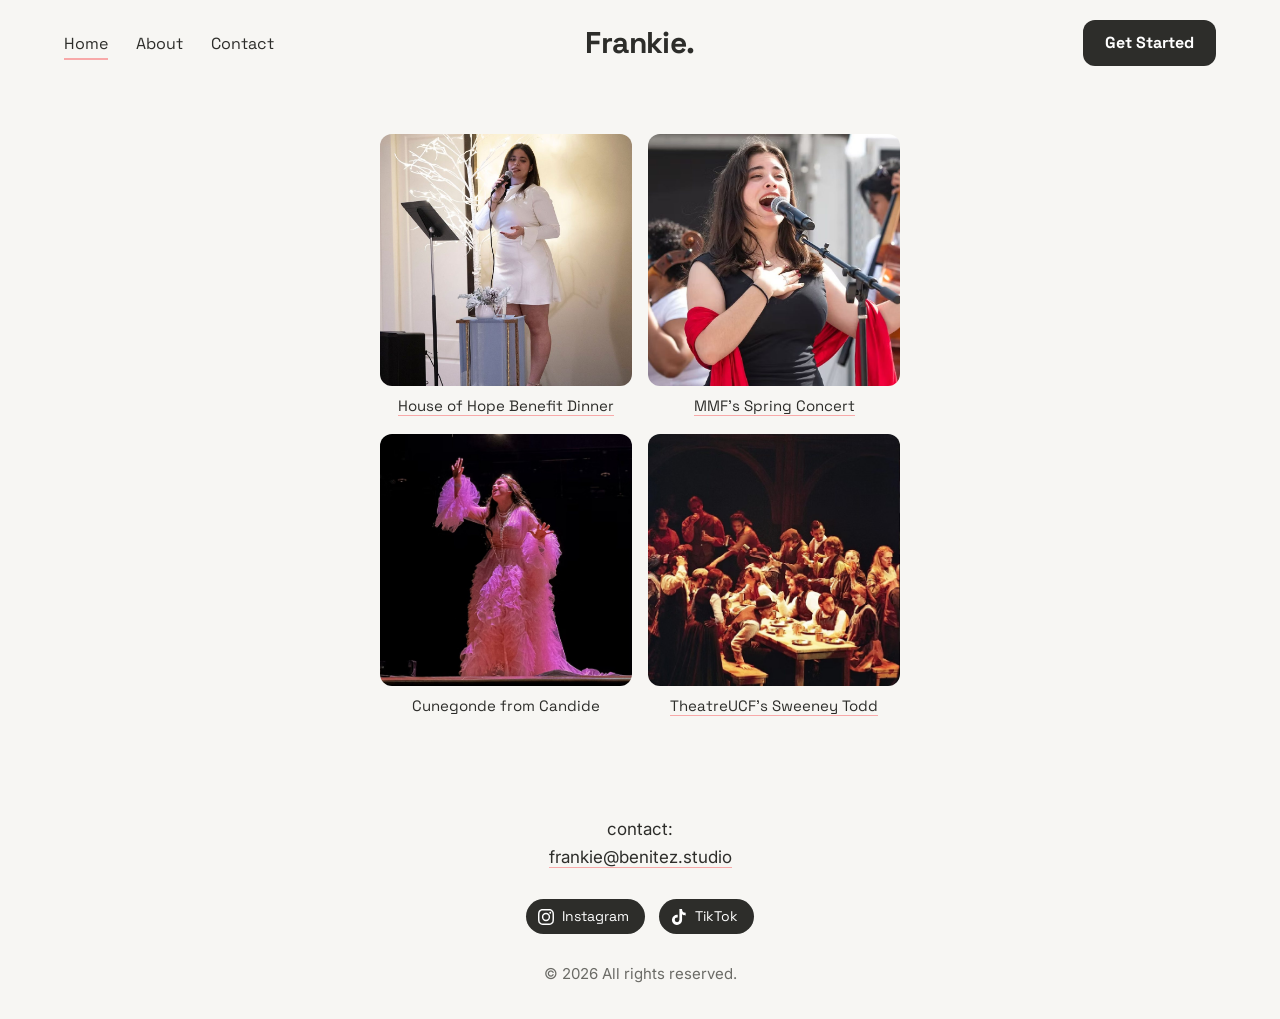
==== index.html @ 7f4533c0 "Static site for benitez.studio (mirrored from Porkbun site builder)" ====
<!DOCTYPE html>
<html lang="en">
<head>
<meta charset="utf-8">
<meta name="viewport" content="width=device-width, initial-scale=1">
<title>Home - Benitez Studio</title>
<meta name="description" content="Frankie Benitez — vocalist, performer and voice teacher specializing in opera and musical theatre.">
<meta property="og:title" content="Home - Benitez Studio">
<meta property="og:site_name" content="Benitez Studio">
<meta property="og:description" content="Frankie Benitez — vocalist, performer and voice teacher specializing in opera and musical theatre.">
<meta property="og:type" content="website">
<meta property="og:image" content="https://benitez.studio/assets/img/frankie-portrait.jpg">
<link rel="icon" href="favicon.png">
<link rel="preconnect" href="https://fonts.googleapis.com">
<link rel="preconnect" href="https://fonts.gstatic.com" crossorigin>
<link rel="stylesheet" href="https://fonts.googleapis.com/css2?family=Space+Grotesk:wght@400;700&family=Inter:wght@400;700&display=swap">
<link rel="stylesheet" href="assets/style.css">
</head>
<body>
<header class="site-header">
  <nav class="nav" aria-label="Main">
    <ul class="nav-links">
      <li><a href="" class="active" aria-current="page">Home</a></li>
      <li><a href="about/">About</a></li>
      <li><a href="contact/">Contact</a></li>
    </ul>
    <a href="" class="logo" aria-label="Frankie Benitez, home">Frankie.</a>
    <div class="nav-cta"><a class="btn" href="contact/">Get Started</a></div>
    <button class="menu-toggle" aria-label="Menu" aria-expanded="false"><svg viewBox="0 0 24 24" fill="currentColor" aria-hidden="true"><path fill-rule="evenodd" d="M3 6.75A.75.75 0 0 1 3.75 6h16.5a.75.75 0 0 1 0 1.5H3.75A.75.75 0 0 1 3 6.75ZM3 12a.75.75 0 0 1 .75-.75h16.5a.75.75 0 0 1 0 1.5H3.75A.75.75 0 0 1 3 12Zm0 5.25a.75.75 0 0 1 .75-.75h16.5a.75.75 0 0 1 0 1.5H3.75a.75.75 0 0 1-.75-.75Z" clip-rule="evenodd"/></svg></button>
  </nav>
</header>
<main>
<section class="section"><div class="wrap">
  <h1 class="page-title" style="position:absolute;left:-9999px">Frankie Benitez</h1>
  <div class="gallery">
    <figure>
      <a class="thumb" href="assets/img/house-of-hope.jpg" data-lightbox="assets/img/house-of-hope.jpg" data-caption="House of Hope Benefit Dinner"><img src="assets/img/house-of-hope.jpg" alt="Frankie Benitez — House of Hope Benefit Dinner" loading="lazy"></a>
      <figcaption><a href="https://www.hohmartin.org/soiree" target="_blank" rel="noopener">House of Hope Benefit Dinner</a></figcaption>
    </figure>
    <figure>
      <a class="thumb" href="assets/img/mmf-spring-concert.jpg" data-lightbox="assets/img/mmf-spring-concert.jpg" data-caption="MMF&#39;s Spring Concert"><img src="assets/img/mmf-spring-concert.jpg" alt="Frankie Benitez — MMF&#39;s Spring Concert" loading="lazy"></a>
      <figcaption><a href="https://www.miamimusicfestival.com/" target="_blank" rel="noopener">MMF&#39;s Spring Concert</a></figcaption>
    </figure>
    <figure>
      <a class="thumb" href="assets/img/cunegonde-candide.jpg" data-lightbox="assets/img/cunegonde-candide.jpg" data-caption="Cunegonde from Candide"><img src="assets/img/cunegonde-candide.jpg" alt="Frankie Benitez — Cunegonde from Candide" loading="lazy"></a>
      <figcaption>Cunegonde from Candide</figcaption>
    </figure>
    <figure>
      <a class="thumb" href="assets/img/sweeney-todd.jpg" data-lightbox="assets/img/sweeney-todd.jpg" data-caption="TheatreUCF&#39;s Sweeney Todd"><img src="assets/img/sweeney-todd.jpg" alt="Frankie Benitez — TheatreUCF&#39;s Sweeney Todd" loading="lazy"></a>
      <figcaption><a href="https://cah.ucf.edu/events/theatre/" target="_blank" rel="noopener">TheatreUCF&#39;s Sweeney Todd</a></figcaption>
    </figure>
  </div>
</div></section>
</main>
<footer class="site-footer">
  <div class="wrap">
    <p class="contact-line">contact:</p>
    <p class="contact-line"><a href="mailto:frankie@benitez.studio">frankie@benitez.studio</a></p>
    <div class="socials">
      <a href="https://www.instagram.com/frankiebenitezmusic" target="_blank" rel="noopener" aria-label="Instagram"><svg viewBox="0 0 24 24" aria-hidden="true"><path d="M12 2.2c3.2 0 3.6 0 4.8.1 1.2.1 1.8.2 2.2.4.6.2 1 .5 1.4.9.4.4.7.8.9 1.4.2.4.4 1.1.4 2.2.1 1.3.1 1.6.1 4.8s0 3.6-.1 4.8c-.1 1.2-.2 1.8-.4 2.2-.2.6-.5 1-.9 1.4-.4.4-.8.7-1.4.9-.4.2-1.1.4-2.2.4-1.3.1-1.6.1-4.8.1s-3.6 0-4.8-.1c-1.2-.1-1.8-.2-2.2-.4-.6-.2-1-.5-1.4-.9-.4-.4-.7-.8-.9-1.4-.2-.4-.4-1.1-.4-2.2C2.2 15.6 2.2 15.2 2.2 12s0-3.6.1-4.8c.1-1.2.2-1.8.4-2.2.2-.6.5-1 .9-1.4.4-.4.8-.7 1.4-.9.4-.2 1.1-.4 2.2-.4C8.4 2.2 8.8 2.2 12 2.2M12 0C8.7 0 8.3 0 7.1.1 5.8.1 4.9.3 4.1.6c-.8.3-1.5.7-2.1 1.4C1.3 2.6.9 3.3.6 4.1.3 4.9.1 5.8.1 7.1 0 8.3 0 8.7 0 12s0 3.7.1 4.9c.1 1.3.3 2.1.6 2.9.3.8.7 1.5 1.4 2.1.7.7 1.3 1.1 2.1 1.4.8.3 1.6.5 2.9.6 1.2.1 1.6.1 4.9.1s3.7 0 4.9-.1c1.3-.1 2.1-.3 2.9-.6.8-.3 1.5-.7 2.1-1.4.7-.7 1.1-1.3 1.4-2.1.3-.8.5-1.6.6-2.9.1-1.2.1-1.6.1-4.9s0-3.7-.1-4.9c-.1-1.3-.3-2.1-.6-2.9-.3-.8-.7-1.5-1.4-2.1C21.4 1.3 20.7.9 19.9.6 19.1.3 18.2.1 16.9.1 15.7 0 15.3 0 12 0zm0 5.8a6.2 6.2 0 1 0 0 12.4 6.2 6.2 0 0 0 0-12.4zM12 16a4 4 0 1 1 0-8 4 4 0 0 1 0 8zm6.4-11.8a1.4 1.4 0 1 0 0 2.9 1.4 1.4 0 0 0 0-2.9z"/></svg>Instagram</a>
      <a href="https://www.tiktok.com/@frankiebenitezz" target="_blank" rel="noopener" aria-label="TikTok"><svg viewBox="0 0 24 24" aria-hidden="true"><path d="M16.6 0h-4v16.3a3.5 3.5 0 1 1-3.5-3.5c.3 0 .7 0 1 .1V8.8a7.6 7.6 0 1 0 6.5 7.5V8c1.5 1.1 3.4 1.8 5.4 1.8V5.8A5.6 5.6 0 0 1 16.6 0z"/></svg>TikTok</a>
    </div>
    <p class="copyright">&copy; <span id="year">2026</span> All rights reserved.</p>
  </div>
</footer>
<script src="assets/site.js" defer></script>
</body>
</html>
---- assets/style.css ----
:root{
  --dark:#2D2D2A; --dark-2:#474743; --pink:#f8a9a9; --pink-dark:#f47a7a;
  --cream:#F7F6F3; --cream-dark:#e3dfd4; --muted:#6b6b66; --radius:12px;
  --font-heading:"Space Grotesk",system-ui,sans-serif; --font-text:"Inter",system-ui,sans-serif;
}
*{box-sizing:border-box}
html{scroll-behavior:smooth}
body{margin:0;background:var(--cream);color:var(--dark);font-family:var(--font-text);font-size:17px;line-height:1.65;-webkit-font-smoothing:antialiased}
img{max-width:100%;display:block}
a{color:inherit}
h1,h2,h3{font-family:var(--font-heading);line-height:1.15;margin:0 0 .5em}
.wrap{max-width:1024px;margin:0 auto;padding:0 24px}

/* header */
.site-header{position:sticky;top:0;z-index:50;background:var(--cream);transition:box-shadow .2s}
.site-header.scrolled{box-shadow:0 2px 16px rgba(0,0,0,.08)}
.nav{display:grid;grid-template-columns:1fr auto 1fr;align-items:center;max-width:1200px;margin:0 auto;padding:18px 24px}
.nav-links{display:flex;gap:28px;list-style:none;margin:0;padding:0}
.nav-links a{font-family:var(--font-heading);text-decoration:none;font-size:16px;padding:4px 0;border-bottom:2px solid transparent}
.nav-links a:hover,.nav-links a.active{border-color:var(--pink)}
.logo{font-family:var(--font-heading);font-weight:700;font-size:30px;text-decoration:none;letter-spacing:-.02em}
.nav-cta{justify-self:end}
.btn{display:inline-block;font-family:var(--font-heading);font-weight:700;background:var(--dark);color:#fff;text-decoration:none;padding:10px 22px;border-radius:var(--radius);border:0;cursor:pointer;font-size:16px;transition:background .2s,transform .2s}
.btn:hover{background:var(--dark-2);transform:translateY(-1px)}
.menu-toggle{display:none;background:none;border:0;cursor:pointer;justify-self:end;padding:6px;color:var(--dark)}
.menu-toggle svg{width:28px;height:28px}
@media (max-width:820px){
  .nav{grid-template-columns:1fr auto}
  .nav-links,.nav-cta{display:none}
  .menu-toggle{display:block}
  .logo{grid-column:1;grid-row:1}
  .site-header.open .nav-links{display:flex;flex-direction:column;gap:14px;grid-column:1/-1;padding:16px 0 4px}
  .site-header.open .nav-cta{display:block;grid-column:1/-1;justify-self:start;margin-top:10px}
}

/* sections */
main{min-height:60vh}
.section{padding:48px 0}
.page-title{text-align:center;font-size:clamp(40px,8vw,68px);font-weight:700;letter-spacing:-.02em;margin:24px 0 8px}

/* gallery (home) */
.gallery{display:grid;grid-template-columns:repeat(2,1fr);gap:16px;max-width:520px;margin:0 auto}
@media (max-width:600px){.gallery{grid-template-columns:1fr;max-width:420px}}
.gallery figure{margin:0}
.gallery .thumb{display:block;position:relative;overflow:hidden;border-radius:var(--radius);aspect-ratio:1/1;cursor:zoom-in;background:var(--cream-dark);border:0;padding:0;width:100%}
.gallery .thumb img{width:100%;height:100%;object-fit:cover;transition:transform .5s}
.gallery .thumb:hover img{transform:scale(1.05)}
.gallery figcaption{font-family:var(--font-heading);text-align:center;margin-top:8px;font-size:15px}
.gallery figcaption a{text-decoration:none;border-bottom:1px solid var(--pink)}
.gallery figcaption a:hover{border-color:var(--pink-dark)}

/* lightbox */
.lightbox{position:fixed;inset:0;z-index:99;background:rgba(0,0,0,.8);display:none;align-items:center;justify-content:center;flex-direction:column;padding:24px}
.lightbox.open{display:flex}
.lightbox img{max-width:92vw;max-height:80vh;border-radius:var(--radius);object-fit:contain}
.lightbox p{color:#f3f4f6;font-family:var(--font-heading);margin-top:12px}
.lightbox button{position:absolute;background:rgba(255,255,255,.12);color:#fff;border:0;border-radius:999px;width:48px;height:48px;font-size:26px;cursor:pointer}
.lightbox button:hover{background:rgba(255,255,255,.25)}
.lb-close{top:20px;right:20px}.lb-prev{left:20px;top:50%}.lb-next{right:20px;top:50%}

/* about */
.about-grid{display:grid;grid-template-columns:1fr 1fr;gap:40px;align-items:start}
@media (max-width:760px){.about-grid{grid-template-columns:1fr}}
.about-grid img{border-radius:var(--radius);width:100%;cursor:zoom-in}
.about-text h3{font-size:20px;margin:1.6em 0 .3em}
.about-text p{margin:0 0 .4em}
.about-text ul{margin:0;padding-left:1.1em}
.about-text li{margin-bottom:.3em}
.training h2{font-size:clamp(32px,5vw,44px);margin-top:24px}
.training h3{font-size:32px;margin:1.1em 0 .3em}
.training dl{margin:0;max-width:520px}
.training .row{display:flex;align-items:baseline;gap:8px;margin:.2em 0}
.training .row dt{white-space:nowrap}
.training .row .dots{flex:1;border-bottom:2px dotted var(--muted);transform:translateY(-4px)}
.training .row dd{margin:0;white-space:nowrap}
.video{aspect-ratio:16/9;border-radius:var(--radius);overflow:hidden;background:#000}
.video iframe{width:100%;height:100%;border:0}

/* contact */
.contact-intro{text-align:center;max-width:560px;margin:0 auto 32px}
.contact-intro h2{font-size:32px}
form.contact{max-width:560px;margin:0 auto;display:grid;gap:18px}
form.contact label{font-family:var(--font-heading);font-weight:700;font-size:15px;display:block;margin-bottom:6px}
form.contact label span{color:var(--error,#ED262D)}
form.contact input,form.contact textarea{width:100%;font:inherit;padding:12px 14px;border:1px solid var(--cream-dark);border-radius:var(--radius);background:#fff;color:var(--dark)}
form.contact input:focus,form.contact textarea:focus{outline:2px solid var(--pink);border-color:var(--pink)}
form.contact textarea{min-height:160px;resize:vertical}
.form-note{font-size:14px;color:var(--muted);text-align:center}

/* footer */
.site-footer{padding:48px 0 32px;text-align:center}
.site-footer .contact-line{margin:0}
.site-footer .contact-line a{text-decoration:none;border-bottom:1px solid var(--pink)}
.socials{display:flex;justify-content:center;gap:14px;margin:28px 0}
.socials a{display:inline-flex;align-items:center;gap:8px;background:var(--dark);color:#fff;text-decoration:none;border-radius:999px;padding:6px 16px 6px 12px;font-size:14px;font-family:var(--font-heading);transition:background .2s}
.socials a:hover{background:var(--dark-2)}
.socials svg{width:16px;height:16px;fill:#fff}
.copyright{font-size:15px;color:var(--muted);margin:0}
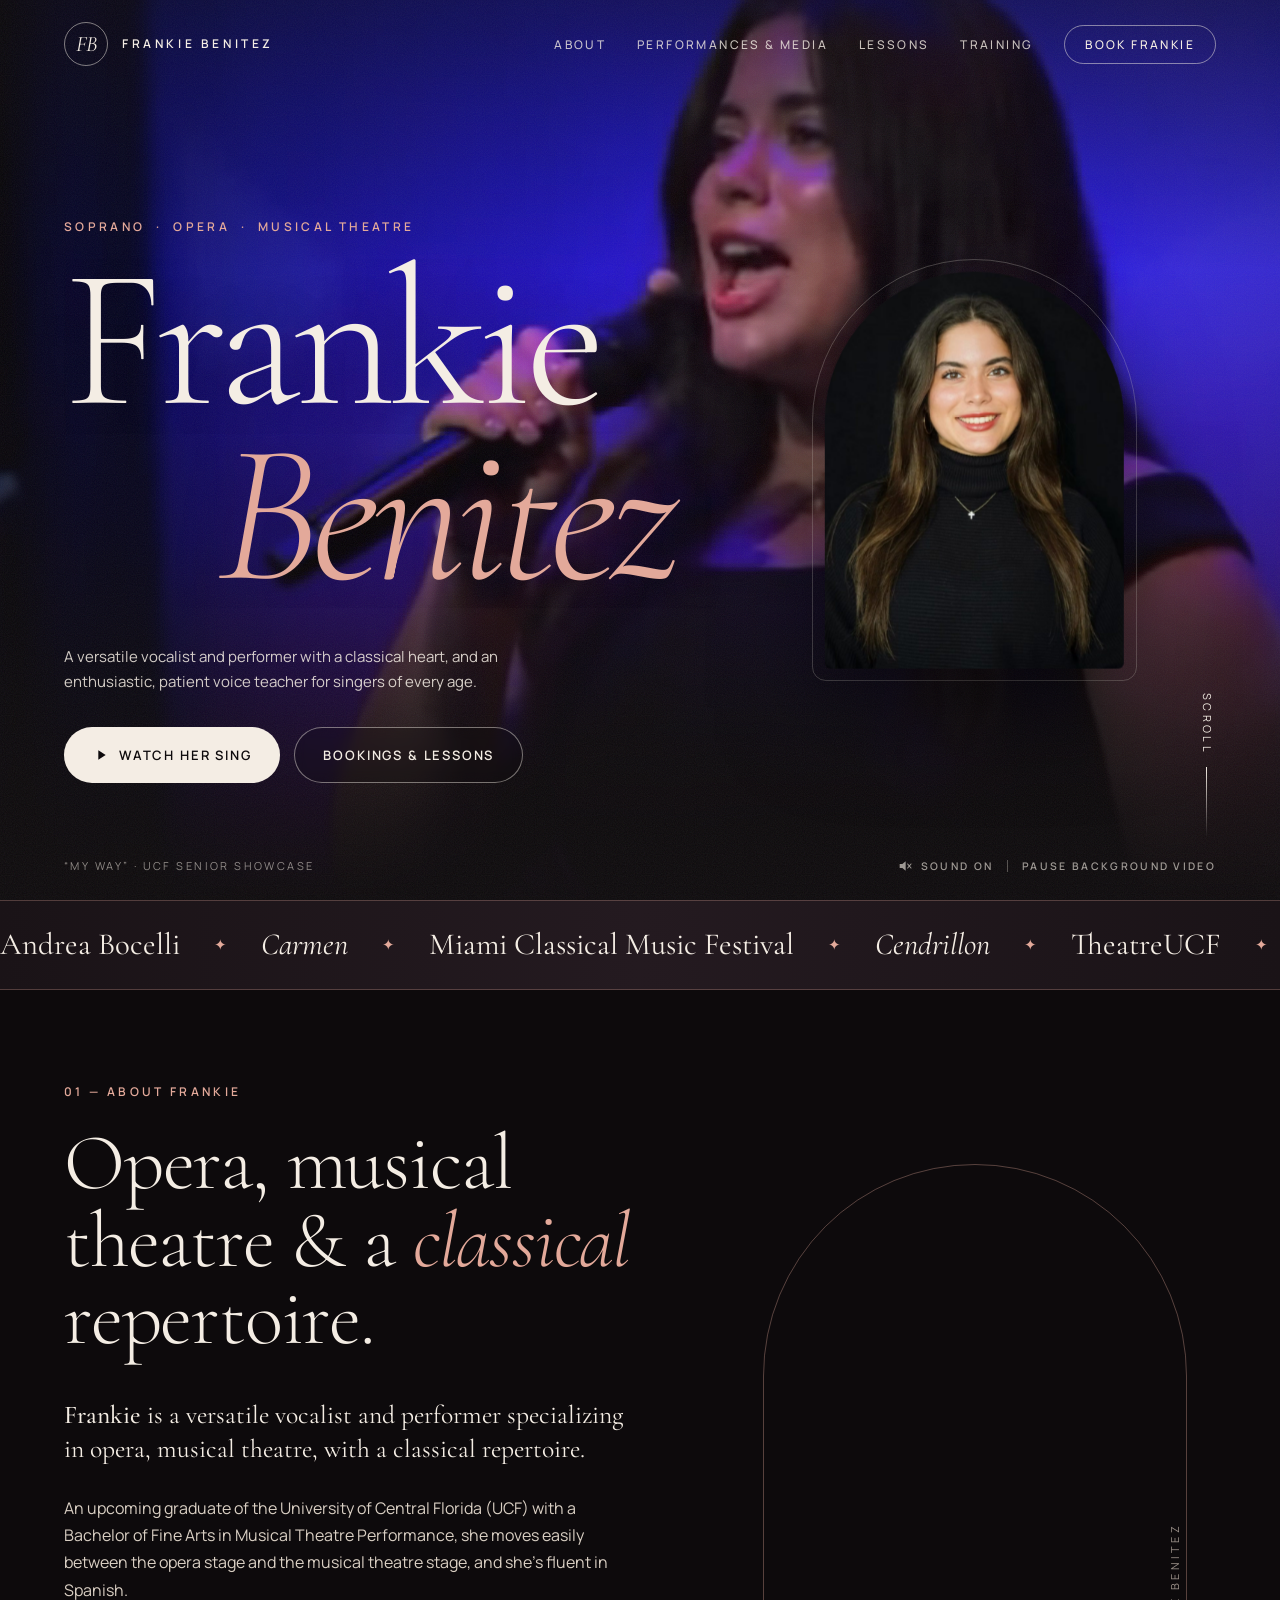
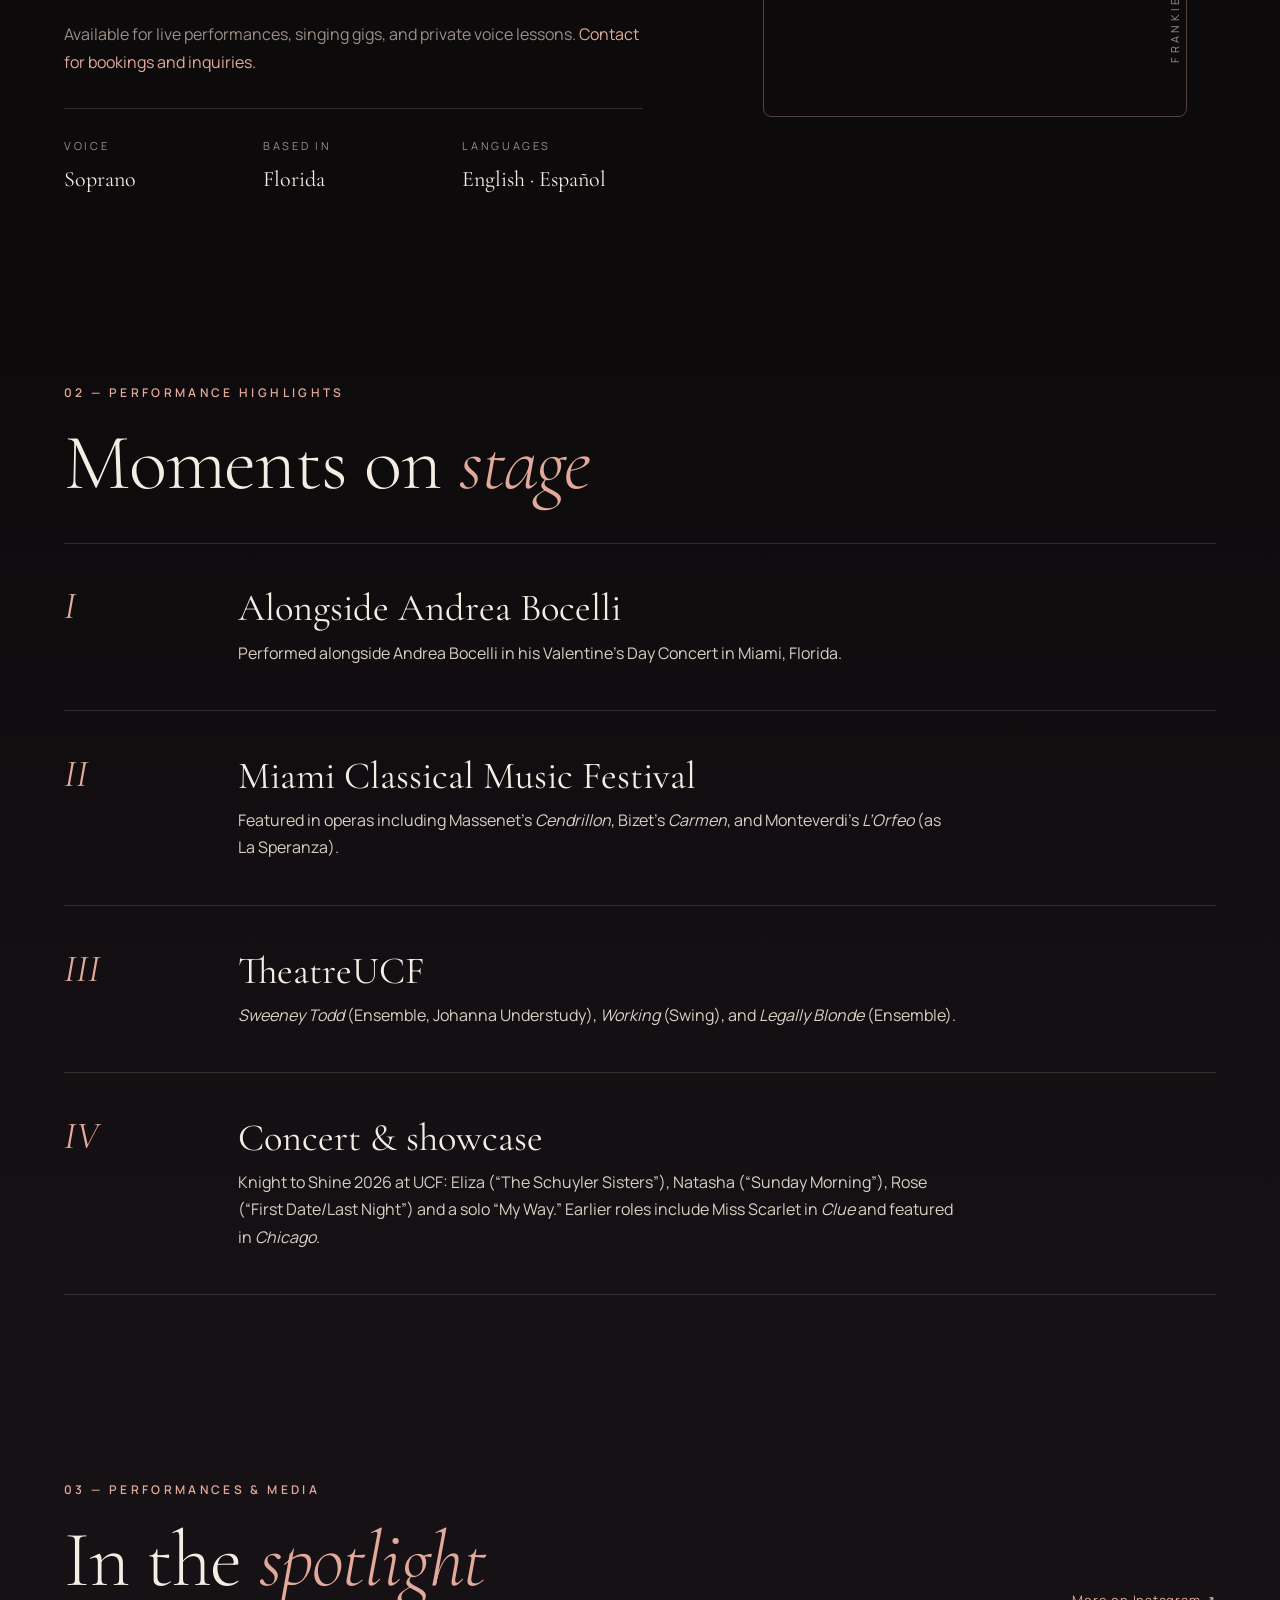
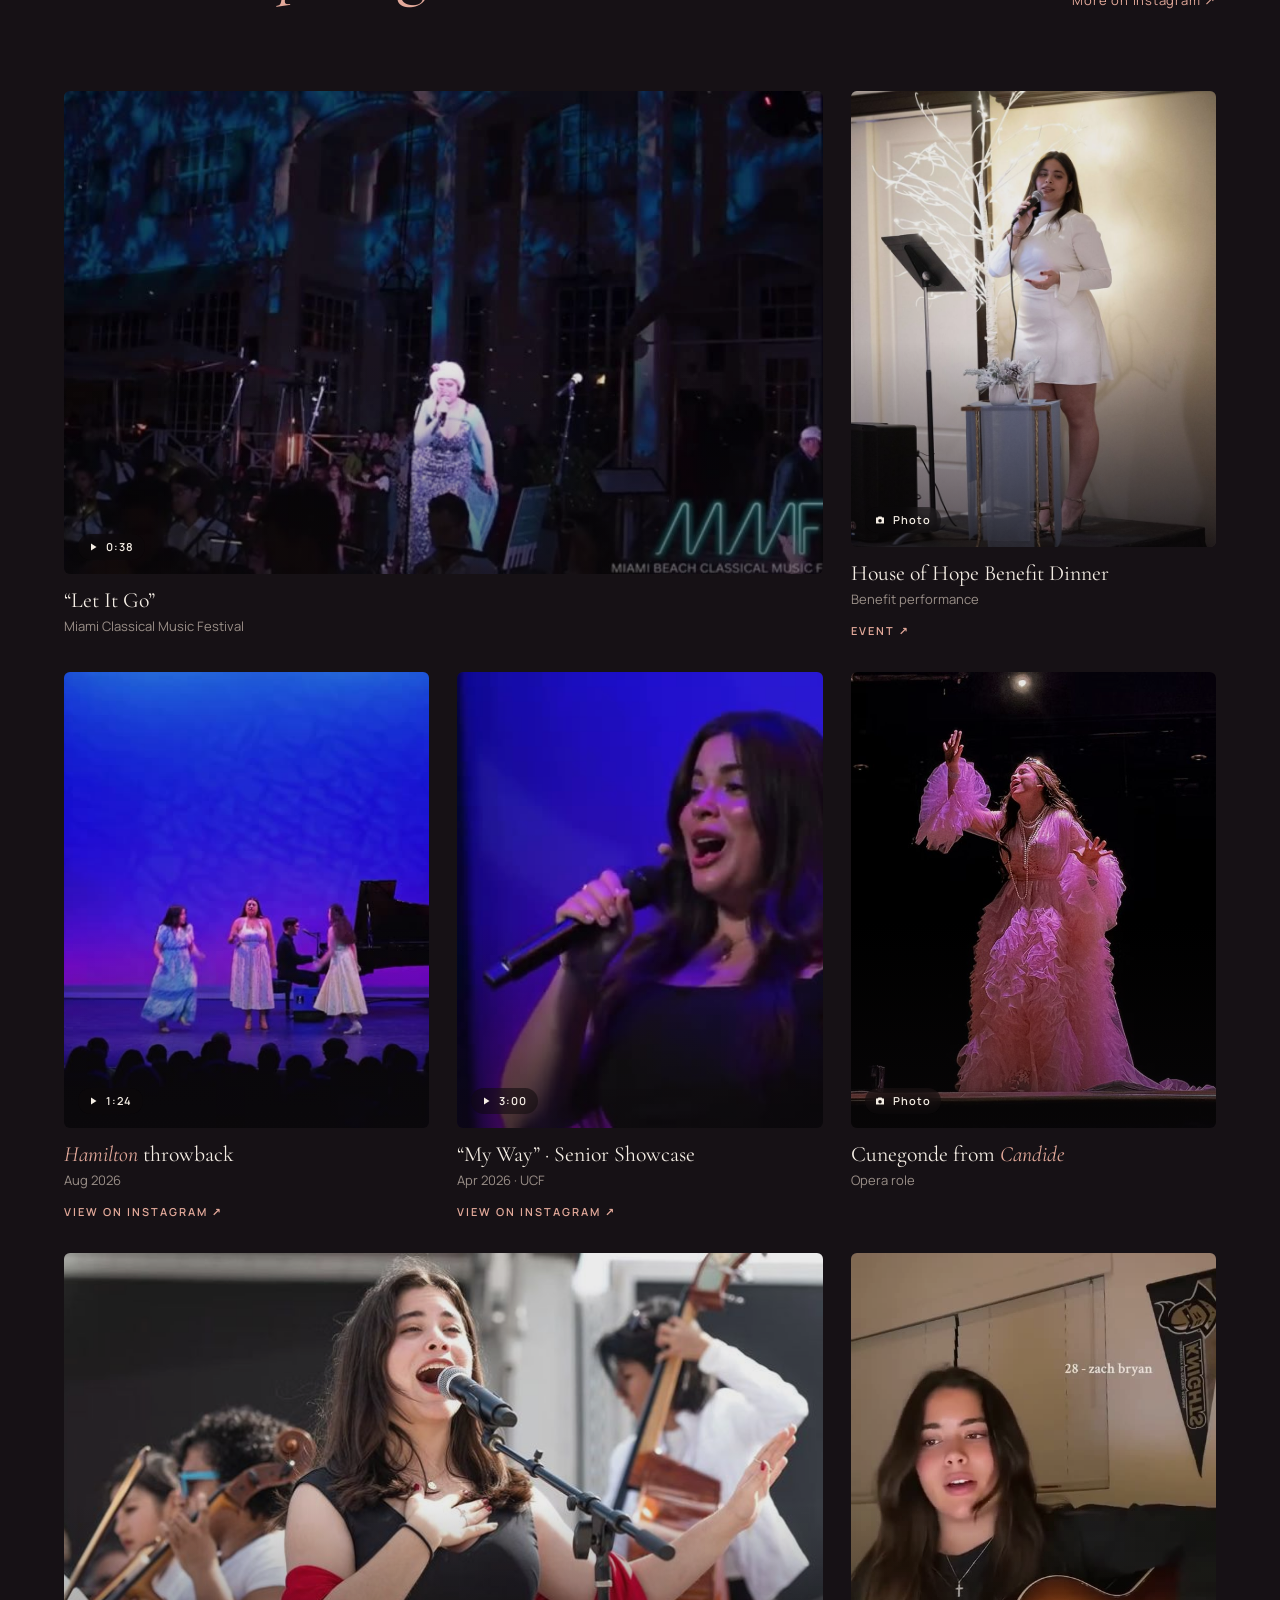
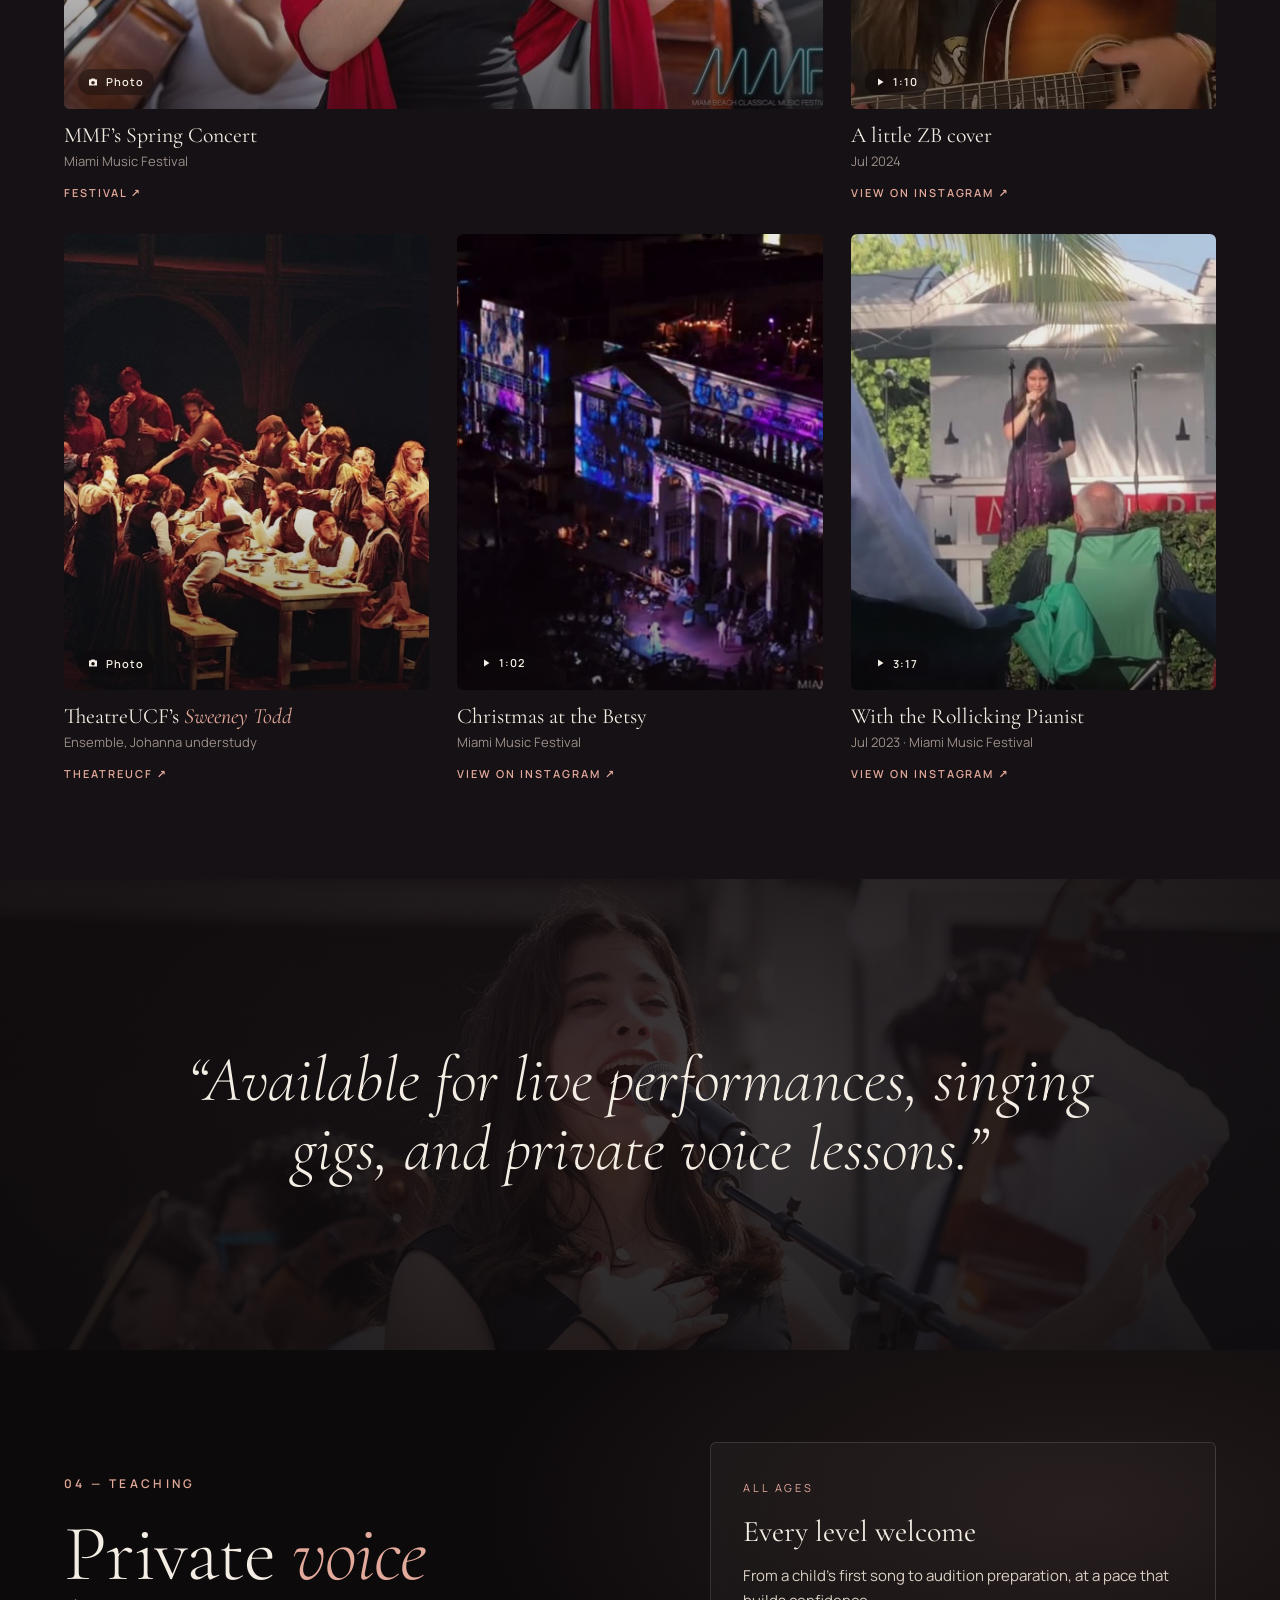
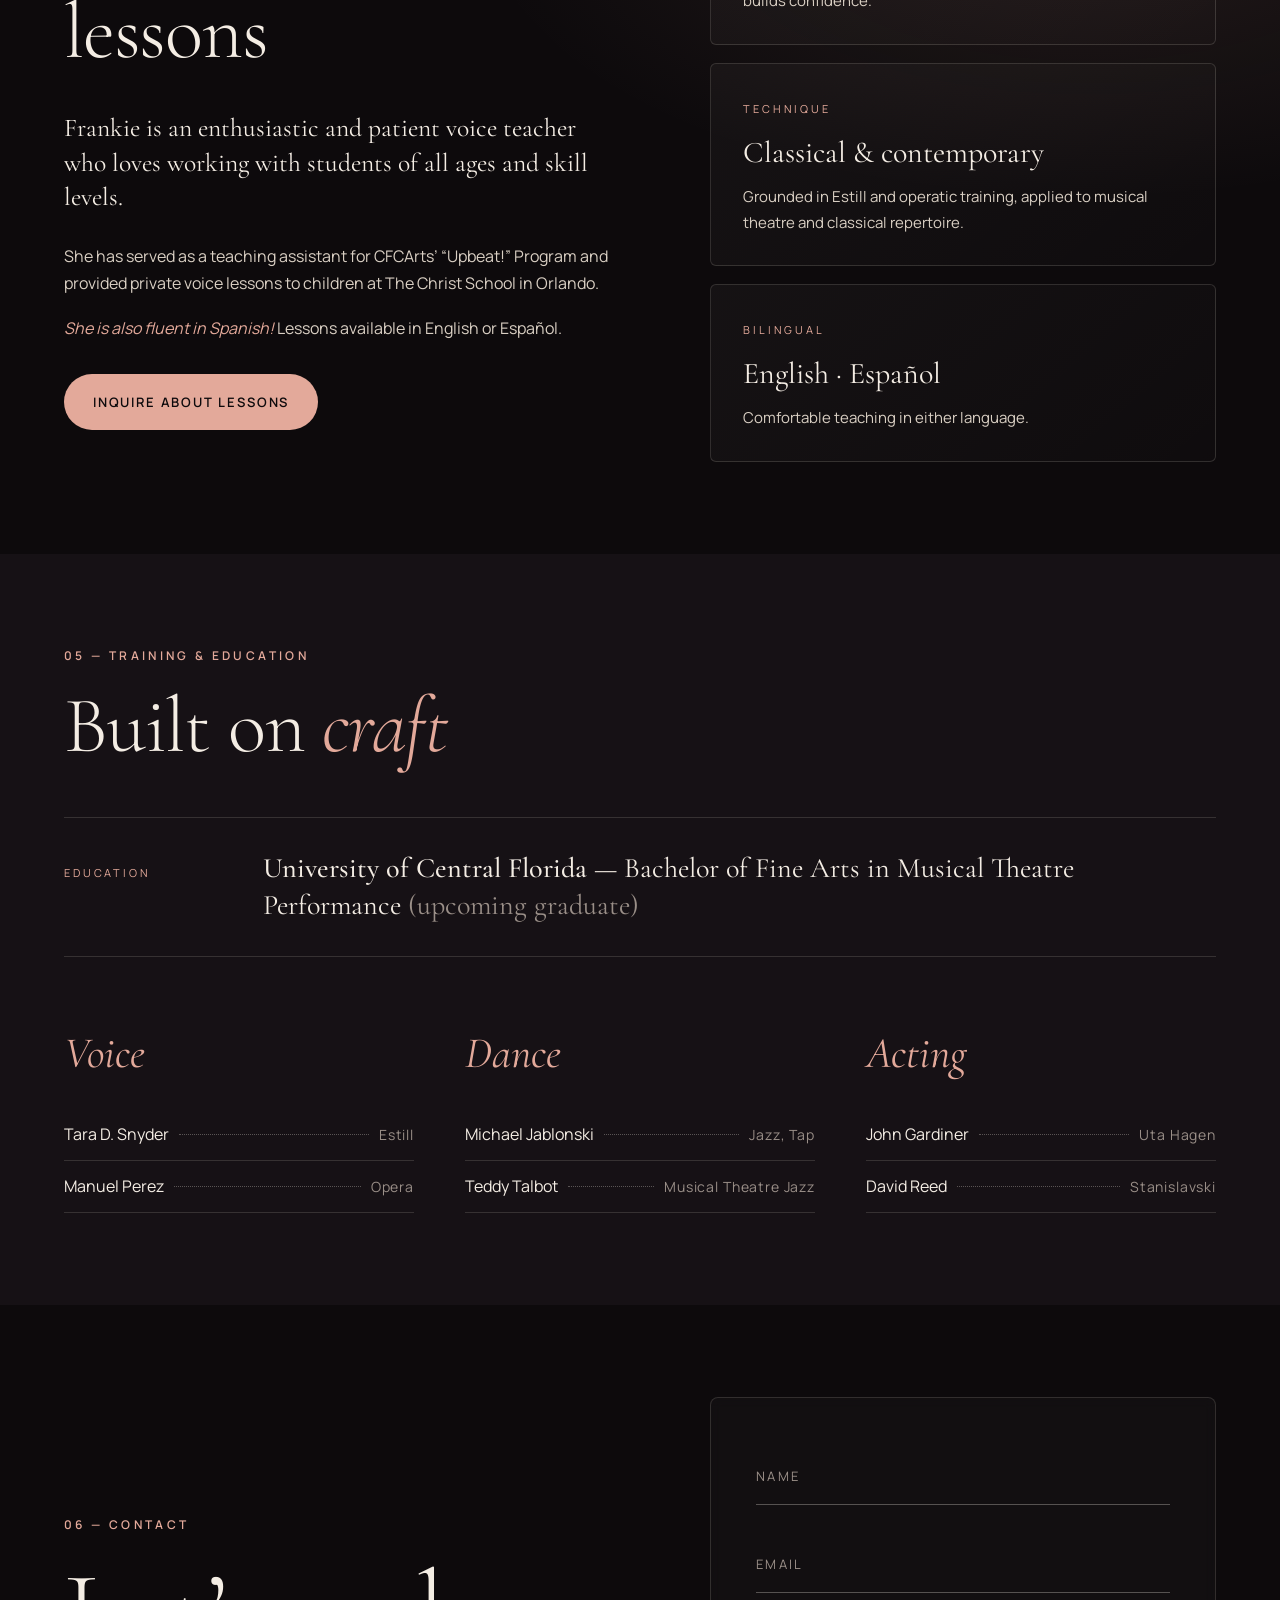
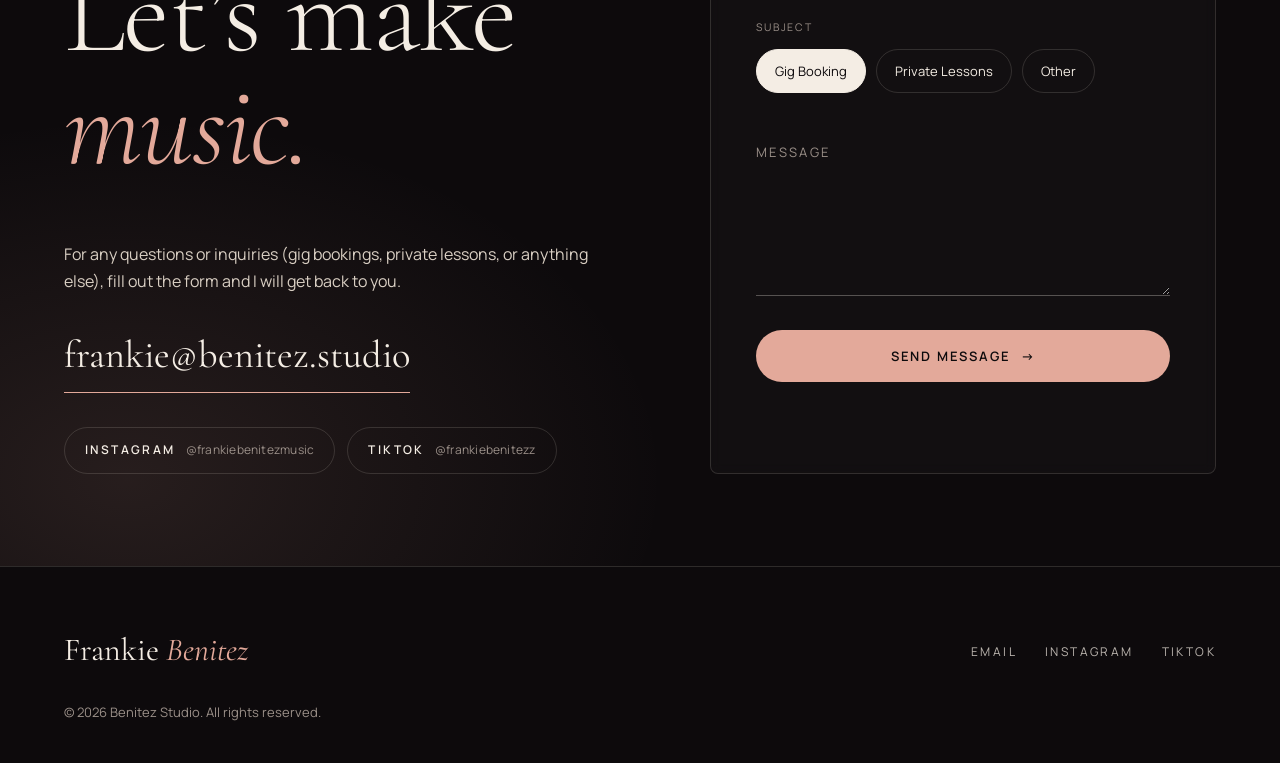
==== commit 1f2a7b30: "Publish redesigned site" ====
--- a/index.html
+++ b/index.html
@@ -2,67 +2,360 @@
 <html lang="en">
 <head>
 <meta charset="utf-8">
-<meta name="viewport" content="width=device-width, initial-scale=1">
-<title>Home - Benitez Studio</title>
-<meta name="description" content="Frankie Benitez — vocalist, performer and voice teacher specializing in opera and musical theatre.">
-<meta property="og:title" content="Home - Benitez Studio">
+<meta name="viewport" content="width=device-width, initial-scale=1, viewport-fit=cover">
+<title>Frankie Benitez — Vocalist, Performer &amp; Voice Teacher</title>
+<meta name="description" content="Frankie Benitez is a versatile vocalist and performer specializing in opera and musical theatre, and a patient, bilingual voice teacher. Available for performances, gigs and private lessons.">
+<meta name="theme-color" content="#0d0a0c">
+<meta property="og:title" content="Frankie Benitez — Vocalist, Performer & Voice Teacher">
+<meta property="og:description" content="Opera, musical theatre and classical repertoire. Available for live performances, singing gigs and private voice lessons.">
+<meta property="og:type" content="website">
 <meta property="og:site_name" content="Benitez Studio">
-<meta property="og:description" content="Frankie Benitez — vocalist, performer and voice teacher specializing in opera and musical theatre.">
-<meta property="og:type" content="website">
-<meta property="og:image" content="https://benitez.studio/assets/img/frankie-portrait.jpg">
+<meta property="og:image" content="assets/img/frankie-portrait-1600.jpg">
 <link rel="icon" href="favicon.png">
 <link rel="preconnect" href="https://fonts.googleapis.com">
 <link rel="preconnect" href="https://fonts.gstatic.com" crossorigin>
-<link rel="stylesheet" href="https://fonts.googleapis.com/css2?family=Space+Grotesk:wght@400;700&family=Inter:wght@400;700&display=swap">
-<link rel="stylesheet" href="assets/style.css">
+<link rel="stylesheet" href="https://fonts.googleapis.com/css2?family=Cormorant+Garamond:ital,wght@0,300;0,400;0,500;1,300;1,400;1,500&family=Manrope:wght@300;400;500;600&family=Caveat:wght@500&display=swap">
+<link rel="preload" as="image" href="assets/video/hero-poster.jpg">
+<link rel="stylesheet" href="assets/css/style.css?v=4">
+<script>document.documentElement.classList.add('js')</script>
 </head>
 <body>
-<header class="site-header">
-  <nav class="nav" aria-label="Main">
-    <ul class="nav-links">
-      <li><a href="" class="active" aria-current="page">Home</a></li>
-      <li><a href="about/">About</a></li>
-      <li><a href="contact/">Contact</a></li>
+<a class="skip" href="#main">Skip to content</a>
+
+<header class="nav" id="top-nav">
+  <div class="brand">
+    <button class="brand-mark" id="brand-btn" type="button" aria-haspopup="true" aria-expanded="false" aria-controls="brand-menu" aria-label="Contact Frankie: email and socials">FB</button>
+    <a class="brand-name" href="#top">Frankie Benitez</a>
+    <div class="brand-menu" id="brand-menu" hidden>
+      <p class="bm-k">Get in touch</p>
+      <a class="bm-mail" href="mailto:frankie@benitez.studio">frankie@benitez.studio</a>
+      <ul>
+        <li><a href="https://www.instagram.com/frankiebenitezmusic" target="_blank" rel="noopener"><span>Instagram</span><em>@frankiebenitezmusic</em></a></li>
+        <li><a href="https://www.tiktok.com/@frankiebenitezz" target="_blank" rel="noopener"><span>TikTok</span><em>@frankiebenitezz</em></a></li>
+      </ul>
+      <a class="bm-cta" href="#contact">Booking inquiry →</a>
+    </div>
+  </div>
+  <nav aria-label="Primary">
+    <ul class="nav-links" id="nav-links">
+      <li><a href="#about">About</a></li>
+      <li><a href="#performances">Performances &amp; Media</a></li>
+      <li><a href="#lessons">Lessons</a></li>
+      <li><a href="#training">Training</a></li>
+      <li><a href="#contact" class="nav-cta">Book Frankie</a></li>
     </ul>
-    <a href="" class="logo" aria-label="Frankie Benitez, home">Frankie.</a>
-    <div class="nav-cta"><a class="btn" href="contact/">Get Started</a></div>
-    <button class="menu-toggle" aria-label="Menu" aria-expanded="false"><svg viewBox="0 0 24 24" fill="currentColor" aria-hidden="true"><path fill-rule="evenodd" d="M3 6.75A.75.75 0 0 1 3.75 6h16.5a.75.75 0 0 1 0 1.5H3.75A.75.75 0 0 1 3 6.75ZM3 12a.75.75 0 0 1 .75-.75h16.5a.75.75 0 0 1 0 1.5H3.75A.75.75 0 0 1 3 12Zm0 5.25a.75.75 0 0 1 .75-.75h16.5a.75.75 0 0 1 0 1.5H3.75a.75.75 0 0 1-.75-.75Z" clip-rule="evenodd"/></svg></button>
   </nav>
+  <button class="nav-toggle" aria-controls="nav-links" aria-expanded="false" aria-label="Open menu"><span></span><span></span></button>
 </header>
-<main>
-<section class="section"><div class="wrap">
-  <h1 class="page-title" style="position:absolute;left:-9999px">Frankie Benitez</h1>
-  <div class="gallery">
-    <figure>
-      <a class="thumb" href="assets/img/house-of-hope.jpg" data-lightbox="assets/img/house-of-hope.jpg" data-caption="House of Hope Benefit Dinner"><img src="assets/img/house-of-hope.jpg" alt="Frankie Benitez — House of Hope Benefit Dinner" loading="lazy"></a>
-      <figcaption><a href="https://www.hohmartin.org/soiree" target="_blank" rel="noopener">House of Hope Benefit Dinner</a></figcaption>
+
+<main id="main">
+
+<!-- HERO -->
+<section class="hero" id="top" aria-label="Introduction">
+  <div class="hero-media" data-parallax="0.35">
+    <!--
+      HERO BACKGROUND VIDEO (TBD): to swap it, replace assets/video/hero.mp4 with a new
+      H.264 MP4 of the same name (muted loop, ~10-20 s, ~1-5 MB). That's the only file needed:
+      MP4 is listed first, so every modern browser uses it. hero.webm is just a fallback
+      (replace or delete it). Optionally replace assets/video/hero-poster.jpg (shown only for
+      the split second before playback). Current clip: "My Way" Instagram reel DXpyp0sjkG0.
+    -->
+    <video class="hero-video" id="hero-video" autoplay muted loop playsinline webkit-playsinline disablepictureinpicture disableremoteplayback preload="auto" poster="assets/video/hero-poster.jpg" aria-hidden="true" tabindex="-1">
+      <source src="assets/video/hero.mp4?v=3" type="video/mp4">
+      <source src="assets/video/hero.webm?v=3" type="video/webm">
+    </video>
+    <script>(function(v){if(!v)return;v.muted=true;v.defaultMuted=true;v.setAttribute("muted","");var p=v.play&&v.play();if(p&&p.catch)p.catch(function(){});})(document.getElementById("hero-video"));</script>
+  </div>
+  <div class="hero-veil" aria-hidden="true"></div>
+  <div class="grain" aria-hidden="true"></div>
+
+  <div class="hero-inner">
+    <p class="eyebrow hero-in" style="--d:.2s">Soprano &nbsp;·&nbsp; Opera &nbsp;·&nbsp; Musical Theatre</p>
+    <h1 class="hero-title" aria-label="Frankie Benitez">
+      <span class="line"><span class="word hero-in" style="--d:.35s">Frankie</span></span>
+      <span class="line"><span class="word italic hero-in" style="--d:.55s">Benitez</span></span>
+    </h1>
+    <p class="hero-sub hero-in" style="--d:.9s">A versatile vocalist and performer with a classical heart, and an enthusiastic, patient voice teacher for singers of every age.</p>
+    <div class="hero-actions hero-in" style="--d:1.1s">
+      <a class="btn btn-light" href="#performances"><svg viewBox="0 0 24 24" aria-hidden="true"><path d="M8 5v14l11-7z"/></svg>Watch her sing</a>
+      <a class="btn btn-ghost" href="#contact">Bookings &amp; lessons</a>
+    </div>
+  </div>
+
+  <div class="hero-portrait hero-in" style="--d:.8s" aria-hidden="true">
+    <div class="container hp-grid"><div class="hp-arch" id="hero-slot"><img src="assets/img/frankie-portrait-800.jpg" srcset="assets/img/frankie-portrait-800.jpg 800w, assets/img/frankie-portrait-1600.jpg 1600w" sizes="(max-width: 700px) 40vw, 24vw" alt="" width="800" height="1123"></div></div>
+  </div>
+
+  <a class="scroll-cue hero-in" style="--d:1.4s" href="#about" aria-label="Scroll to About"><span>Scroll</span><i></i></a>
+  <p class="hero-caption hero-in" style="--d:1.6s">“My Way” · UCF Senior Showcase</p>
+  <div class="hero-controls hero-in" style="--d:1.6s">
+    <!-- TEMPORARY: "click" hint pointing at Sound on. Remove this span + the TEMPORARY blocks in style.css and main.js. -->
+    <span class="click-hint" id="click-hint" aria-hidden="true" hidden><span>click</span><svg viewBox="0 0 60 40"><path d="M4 6 C 20 4, 38 10, 46 30" fill="none" stroke="currentColor" stroke-width="1.8" stroke-linecap="round"/><path d="M38 26 L46 31 L49 21" fill="none" stroke="currentColor" stroke-width="1.8" stroke-linecap="round" stroke-linejoin="round"/></svg></span>
+    <button class="sound-toggle" type="button" aria-pressed="false"><svg viewBox="0 0 24 24" aria-hidden="true"><path class="spk" d="M4 9v6h4l5 4V5L8 9z"/><path class="wave" d="M16 8.5a5 5 0 0 1 0 7M18.5 6a8.5 8.5 0 0 1 0 12" fill="none" stroke="currentColor" stroke-width="1.6" stroke-linecap="round"/><path class="mute" d="M16 9l5 6M21 9l-5 6" fill="none" stroke="currentColor" stroke-width="1.6" stroke-linecap="round"/></svg><span>Sound on</span></button>
+    <span class="hc-sep" aria-hidden="true"></span>
+    <button class="motion-toggle" type="button" aria-pressed="false">Pause background video</button>
+  </div>
+</section>
+
+<!-- MARQUEE -->
+<div class="marquee" aria-hidden="true">
+  <div class="marquee-track">
+    <span>Andrea Bocelli</span><b>✦</b><span><em>Carmen</em></span><b>✦</b><span>Miami Classical Music Festival</span><b>✦</b><span><em>Cendrillon</em></span><b>✦</b><span>TheatreUCF</span><b>✦</b><span><em>L’Orfeo</em></span><b>✦</b><span><em>Sweeney Todd</em></span><b>✦</b><span><em>Candide</em></span><b>✦</b>
+    <span>Andrea Bocelli</span><b>✦</b><span><em>Carmen</em></span><b>✦</b><span>Miami Classical Music Festival</span><b>✦</b><span><em>Cendrillon</em></span><b>✦</b><span>TheatreUCF</span><b>✦</b><span><em>L’Orfeo</em></span><b>✦</b><span><em>Sweeney Todd</em></span><b>✦</b><span><em>Candide</em></span><b>✦</b>
+  </div>
+</div>
+
+<!-- ABOUT -->
+<section class="section about" id="about">
+  <div class="container about-grid">
+    <div class="about-copy">
+      <p class="eyebrow reveal">01 — About Frankie</p>
+      <h2 class="display reveal">Opera, musical theatre &amp; a <em>classical</em> repertoire.</h2>
+      <p class="lead reveal"><strong>Frankie</strong> is a versatile vocalist and performer specializing in opera, musical theatre, with a classical repertoire.</p>
+      <p class="reveal">An upcoming graduate of the University of Central Florida (UCF) with a Bachelor of Fine Arts in Musical Theatre Performance, she moves easily between the opera stage and the musical theatre stage, and she’s fluent in Spanish.</p>
+      <p class="reveal muted">Available for live performances, singing gigs, and private voice lessons. <a class="link" href="#contact">Contact for bookings and inquiries.</a></p>
+      <dl class="facts reveal">
+        <div><dt>Voice</dt><dd>Soprano</dd></div>
+        <div><dt>Based in</dt><dd>Florida</dd></div>
+        <div><dt>Languages</dt><dd>English · Español</dd></div>
+      </dl>
+    </div>
+    <figure class="about-portrait reveal">
+      <div class="portrait-frame" id="about-slot">
+        <img src="assets/img/frankie-portrait-800.jpg" srcset="assets/img/frankie-portrait-800.jpg 800w, assets/img/frankie-portrait-1600.jpg 1600w" sizes="(max-width: 860px) 90vw, 40vw" alt="Portrait of Frankie Benitez smiling, wearing a black turtleneck" width="800" height="1123" loading="eager">
+      </div>
+      <figcaption>Frankie Benitez</figcaption>
     </figure>
-    <figure>
-      <a class="thumb" href="assets/img/mmf-spring-concert.jpg" data-lightbox="assets/img/mmf-spring-concert.jpg" data-caption="MMF&#39;s Spring Concert"><img src="assets/img/mmf-spring-concert.jpg" alt="Frankie Benitez — MMF&#39;s Spring Concert" loading="lazy"></a>
-      <figcaption><a href="https://www.miamimusicfestival.com/" target="_blank" rel="noopener">MMF&#39;s Spring Concert</a></figcaption>
-    </figure>
-    <figure>
-      <a class="thumb" href="assets/img/cunegonde-candide.jpg" data-lightbox="assets/img/cunegonde-candide.jpg" data-caption="Cunegonde from Candide"><img src="assets/img/cunegonde-candide.jpg" alt="Frankie Benitez — Cunegonde from Candide" loading="lazy"></a>
-      <figcaption>Cunegonde from Candide</figcaption>
-    </figure>
-    <figure>
-      <a class="thumb" href="assets/img/sweeney-todd.jpg" data-lightbox="assets/img/sweeney-todd.jpg" data-caption="TheatreUCF&#39;s Sweeney Todd"><img src="assets/img/sweeney-todd.jpg" alt="Frankie Benitez — TheatreUCF&#39;s Sweeney Todd" loading="lazy"></a>
-      <figcaption><a href="https://cah.ucf.edu/events/theatre/" target="_blank" rel="noopener">TheatreUCF&#39;s Sweeney Todd</a></figcaption>
-    </figure>
-  </div>
-</div></section>
+  </div>
+</section>
+
+<!-- HIGHLIGHTS -->
+<section class="section highlights" aria-labelledby="hl-title">
+  <div class="container">
+    <p class="eyebrow reveal">02 — Performance Highlights</p>
+    <h2 class="display reveal" id="hl-title">Moments on <em>stage</em></h2>
+    <ol class="hl-list">
+      <li class="reveal"><span class="hl-num">I</span><div><h3>Alongside Andrea Bocelli</h3><p>Performed alongside Andrea Bocelli in his Valentine’s Day Concert in Miami, Florida.</p></div></li>
+      <li class="reveal"><span class="hl-num">II</span><div><h3>Miami Classical Music Festival</h3><p>Featured in operas including Massenet’s <em>Cendrillon</em>, Bizet’s <em>Carmen</em>, and Monteverdi’s <em>L’Orfeo</em> (as La Speranza).</p></div></li>
+      <li class="reveal"><span class="hl-num">III</span><div><h3>TheatreUCF</h3><p><em>Sweeney Todd</em> (Ensemble, Johanna Understudy), <em>Working</em> (Swing), and <em>Legally Blonde</em> (Ensemble).</p></div></li>
+      <li class="reveal"><span class="hl-num">IV</span><div><h3>Concert &amp; showcase</h3><p>Knight to Shine 2026 at UCF: Eliza (“The Schuyler Sisters”), Natasha (“Sunday Morning”), Rose (“First Date/Last Night”) and a solo “My Way.” Earlier roles include Miss Scarlet in <em>Clue</em> and featured in <em>Chicago</em>.</p></div></li>
+    </ol>
+  </div>
+</section>
+
+<!-- PERFORMANCES & MEDIA -->
+<section class="section performances" id="performances" aria-labelledby="perf-title">
+  <div class="container">
+    <div class="section-head media-head">
+      <div>
+        <p class="eyebrow reveal">03 — Performances &amp; Media</p>
+        <h2 class="display reveal" id="perf-title">In the <em>spotlight</em></h2>
+      </div>
+      <a class="link reveal media-follow" href="https://www.instagram.com/frankiebenitezmusic" target="_blank" rel="noopener">More on Instagram ↗</a>
+    </div>
+    <div class="m-grid">
+      <article class="m-card reveal m-feature">
+        <button class="m-open" type="button" data-type="video" data-src="assets/video/letitgo.mp4" data-poster="assets/video/letitgo-poster.jpg" data-title="“Let It Go”" data-caption="“Let It Go,” performed outdoors with full projection-mapped visuals at the Miami Classical Music Festival." data-ig="" aria-label="Open “Let It Go” (video, 0:38)">
+          <img src="assets/video/letitgo-poster.jpg" alt="" loading="lazy">
+          <span class="m-badge"><svg viewBox="0 0 24 24" aria-hidden="true"><path d="M8 5v14l11-7z"/></svg><span>0:38</span></span>
+        </button>
+        <div class="m-info"><h3>“Let It Go”</h3><p>Miami Classical Music Festival</p></div>
+      </article>
+      <article class="m-card reveal ">
+        <button class="m-open" type="button" data-type="gallery" data-src="assets/img/house-of-hope-1600.jpg" data-poster="assets/img/house-of-hope-800.jpg" data-title="House of Hope Benefit Dinner" data-caption="Benefit performance" data-ig="" aria-label="Open photo: House of Hope Benefit Dinner">
+          <img src="assets/img/house-of-hope-800.jpg" alt="Frankie singing in a white dress at the House of Hope Benefit Dinner" width="800" height="1200" loading="lazy">
+          <span class="m-badge m-badge-photo"><svg viewBox="0 0 24 24" aria-hidden="true"><path d="M4 7h3l2-2h6l2 2h3v12H4zm8 3a3.5 3.5 0 1 0 0 7 3.5 3.5 0 0 0 0-7z"/></svg><span>Photo</span></span>
+        </button>
+        <div class="m-info"><h3>House of Hope Benefit Dinner</h3><p>Benefit performance</p><a class="m-ig" href="https://www.hohmartin.org/soiree" target="_blank" rel="noopener">Event ↗</a></div>
+      </article>
+      <article class="m-card reveal ">
+        <button class="m-open" type="button" data-type="video" data-src="assets/media/hamilton-throwback.mp4?v=2" data-poster="assets/media/hamilton-throwback.jpg?v=2" data-title="Hamilton throwback" data-caption="Throwbackkkkk @hamiltonmusical #musical #hamilton" data-ig="https://www.instagram.com/reel/DcTsKC0utv3/" aria-label="Open Hamilton throwback (video, 1:24)">
+          <img src="assets/media/hamilton-throwback.jpg?v=2" alt="" loading="lazy">
+          <span class="m-badge"><svg viewBox="0 0 24 24" aria-hidden="true"><path d="M8 5v14l11-7z"/></svg><span>1:24</span></span>
+        </button>
+        <div class="m-info"><h3><em>Hamilton</em> throwback</h3><p>Aug 2026</p><a class="m-ig" href="https://www.instagram.com/reel/DcTsKC0utv3/" target="_blank" rel="noopener">View on Instagram ↗</a></div>
+      </article>
+      <article class="m-card reveal ">
+        <button class="m-open" type="button" data-type="video" data-src="assets/media/my-way-senior-showcase.mp4" data-poster="assets/media/my-way-senior-showcase.jpg" data-title="“My Way” · Senior Showcase" data-caption="My Way by Frank Sinatra from my senior showcase @ucfcah 🤍 thank you to everyone who made this show happen!" data-ig="https://www.instagram.com/reel/DXpyp0sjkG0/" aria-label="Open “My Way” · Senior Showcase (video, 3:00)">
+          <img src="assets/media/my-way-senior-showcase.jpg" alt="" loading="lazy">
+          <span class="m-badge"><svg viewBox="0 0 24 24" aria-hidden="true"><path d="M8 5v14l11-7z"/></svg><span>3:00</span></span>
+        </button>
+        <div class="m-info"><h3>“My Way” · Senior Showcase</h3><p>Apr 2026 · UCF</p><a class="m-ig" href="https://www.instagram.com/reel/DXpyp0sjkG0/" target="_blank" rel="noopener">View on Instagram ↗</a></div>
+      </article>
+      <article class="m-card reveal ">
+        <button class="m-open" type="button" data-type="gallery" data-src="assets/img/cunegonde-candide-1600.jpg" data-poster="assets/img/cunegonde-candide-800.jpg" data-title="Cunegonde from Candide" data-caption="Opera role" data-ig="" aria-label="Open photo: Cunegonde from Candide">
+          <img src="assets/img/cunegonde-candide-800.jpg" alt="Frankie as Cunegonde in a pink feathered gown, from Candide" width="800" height="872" loading="lazy">
+          <span class="m-badge m-badge-photo"><svg viewBox="0 0 24 24" aria-hidden="true"><path d="M4 7h3l2-2h6l2 2h3v12H4zm8 3a3.5 3.5 0 1 0 0 7 3.5 3.5 0 0 0 0-7z"/></svg><span>Photo</span></span>
+        </button>
+        <div class="m-info"><h3>Cunegonde from <em>Candide</em></h3><p>Opera role</p></div>
+      </article>
+      <article class="m-card reveal m-wide">
+        <button class="m-open" type="button" data-type="gallery" data-src="assets/img/mmf-spring-concert-1600.jpg" data-poster="assets/img/mmf-spring-concert-800.jpg" data-title="MMF’s Spring Concert" data-caption="Miami Music Festival" data-ig="" aria-label="Open photo: MMF’s Spring Concert">
+          <img src="assets/img/mmf-spring-concert-800.jpg" alt="Frankie singing with orchestra at the Miami Music Festival Spring Concert" width="800" height="460" loading="lazy">
+          <span class="m-badge m-badge-photo"><svg viewBox="0 0 24 24" aria-hidden="true"><path d="M4 7h3l2-2h6l2 2h3v12H4zm8 3a3.5 3.5 0 1 0 0 7 3.5 3.5 0 0 0 0-7z"/></svg><span>Photo</span></span>
+        </button>
+        <div class="m-info"><h3>MMF’s Spring Concert</h3><p>Miami Music Festival</p><a class="m-ig" href="https://www.miamimusicfestival.com/" target="_blank" rel="noopener">Festival ↗</a></div>
+      </article>
+      <article class="m-card reveal ">
+        <button class="m-open" type="button" data-type="video" data-src="assets/media/zb-cover.mp4" data-poster="assets/media/zb-cover.jpg" data-title="A little ZB cover" data-caption="little zb cover" data-ig="https://www.instagram.com/reel/C93sSQlOMx0vdZ-Q0ZhQY3FHlrc3uGwDM0tSDk0/" aria-label="Open A little ZB cover (video, 1:10)">
+          <img src="assets/media/zb-cover.jpg" alt="" loading="lazy">
+          <span class="m-badge"><svg viewBox="0 0 24 24" aria-hidden="true"><path d="M8 5v14l11-7z"/></svg><span>1:10</span></span>
+        </button>
+        <div class="m-info"><h3>A little ZB cover</h3><p>Jul 2024</p><a class="m-ig" href="https://www.instagram.com/reel/C93sSQlOMx0vdZ-Q0ZhQY3FHlrc3uGwDM0tSDk0/" target="_blank" rel="noopener">View on Instagram ↗</a></div>
+      </article>
+      <article class="m-card reveal ">
+        <button class="m-open" type="button" data-type="gallery" data-src="assets/img/sweeney-todd-1600.jpg" data-poster="assets/img/sweeney-todd-800.jpg" data-title="TheatreUCF’s Sweeney Todd" data-caption="Ensemble, Johanna understudy" data-ig="" aria-label="Open photo: TheatreUCF’s Sweeney Todd">
+          <img src="assets/img/sweeney-todd-800.jpg" alt="The ensemble on stage in TheatreUCF’s Sweeney Todd" width="800" height="971" loading="lazy">
+          <span class="m-badge m-badge-photo"><svg viewBox="0 0 24 24" aria-hidden="true"><path d="M4 7h3l2-2h6l2 2h3v12H4zm8 3a3.5 3.5 0 1 0 0 7 3.5 3.5 0 0 0 0-7z"/></svg><span>Photo</span></span>
+        </button>
+        <div class="m-info"><h3>TheatreUCF’s <em>Sweeney Todd</em></h3><p>Ensemble, Johanna understudy</p><a class="m-ig" href="https://cah.ucf.edu/events/theatre/" target="_blank" rel="noopener">TheatreUCF ↗</a></div>
+      </article>
+      <article class="m-card reveal ">
+        <button class="m-open" type="button" data-type="video" data-src="assets/media/betsy-christmas.mp4" data-poster="assets/media/betsy-christmas.jpg" data-title="Christmas at the Betsy" data-caption="A lil snippet from my performance with @miamimusicfest at the Betsy in South Beach! So blessed to have been a part of this Christmas show 🩵" data-ig="https://www.instagram.com/reel/C30jwNXOk4LPNwyLznRhIyIT_-BzOrolX2krQg0/" aria-label="Open Christmas at the Betsy (video, 1:02)">
+          <img src="assets/media/betsy-christmas.jpg" alt="" loading="lazy">
+          <span class="m-badge"><svg viewBox="0 0 24 24" aria-hidden="true"><path d="M8 5v14l11-7z"/></svg><span>1:02</span></span>
+        </button>
+        <div class="m-info"><h3>Christmas at the Betsy</h3><p>Miami Music Festival</p><a class="m-ig" href="https://www.instagram.com/reel/C30jwNXOk4LPNwyLznRhIyIT_-BzOrolX2krQg0/" target="_blank" rel="noopener">View on Instagram ↗</a></div>
+      </article>
+      <article class="m-card reveal ">
+        <button class="m-open" type="button" data-type="video" data-src="assets/media/rollicking-pianist.mp4" data-poster="assets/media/rollicking-pianist.jpg" data-title="With the Rollicking Pianist" data-caption="My performance with the amazing @the_rollicking_pianist_tm, thanks to @miamimusicfest. Always such a pleasure to sing for you. 🩵" data-ig="https://www.instagram.com/reel/Cuh5lrgpomSFzZXTQDJoePU3L7sIuP-_0lXq9A0/" aria-label="Open With the Rollicking Pianist (video, 3:17)">
+          <img src="assets/media/rollicking-pianist.jpg" alt="" loading="lazy">
+          <span class="m-badge"><svg viewBox="0 0 24 24" aria-hidden="true"><path d="M8 5v14l11-7z"/></svg><span>3:17</span></span>
+        </button>
+        <div class="m-info"><h3>With the Rollicking Pianist</h3><p>Jul 2023 · Miami Music Festival</p><a class="m-ig" href="https://www.instagram.com/reel/Cuh5lrgpomSFzZXTQDJoePU3L7sIuP-_0lXq9A0/" target="_blank" rel="noopener">View on Instagram ↗</a></div>
+      </article>
+    </div>
+  </div>
+</section>
+
+<!-- QUOTE BAND -->
+<section class="quote-band" aria-label="Featured">
+  <div class="quote-bg" aria-hidden="true"></div>
+  <blockquote class="container reveal">
+    <p>“Available for live performances, singing gigs, and private voice lessons.”</p>
+  </blockquote>
+</section>
+
+<!-- LESSONS -->
+<section class="section lessons" id="lessons" aria-labelledby="lessons-title">
+  <div class="container lessons-grid">
+    <div class="lessons-copy">
+      <p class="eyebrow reveal">04 — Teaching</p>
+      <h2 class="display reveal" id="lessons-title">Private <em>voice</em> lessons</h2>
+      <p class="lead reveal">Frankie is an enthusiastic and patient voice teacher who loves working with students of all ages and skill levels.</p>
+      <p class="reveal">She has served as a teaching assistant for CFCArts’ “Upbeat!” Program and provided private voice lessons to children at The Christ School in Orlando.</p>
+      <p class="reveal"><em class="accent">She is also fluent in Spanish!</em> Lessons available in English or Español.</p>
+      <a class="btn btn-rose reveal" href="#contact" data-subject="Private Lessons">Inquire about lessons</a>
+    </div>
+    <ul class="lesson-cards">
+      <li class="reveal"><span class="card-k">All ages</span><h3>Every level welcome</h3><p>From a child’s first song to audition preparation, at a pace that builds confidence.</p></li>
+      <li class="reveal"><span class="card-k">Technique</span><h3>Classical &amp; contemporary</h3><p>Grounded in Estill and operatic training, applied to musical theatre and classical repertoire.</p></li>
+      <li class="reveal"><span class="card-k">Bilingual</span><h3>English · Español</h3><p>Comfortable teaching in either language.</p></li>
+    </ul>
+  </div>
+</section>
+
+<!-- TRAINING -->
+<section class="section training" id="training" aria-labelledby="training-title">
+  <div class="container">
+    <div class="section-head">
+      <p class="eyebrow reveal">05 — Training &amp; Education</p>
+      <h2 class="display reveal" id="training-title">Built on <em>craft</em></h2>
+    </div>
+    <div class="edu reveal">
+      <span class="edu-k">Education</span>
+      <p><strong>University of Central Florida</strong> — Bachelor of Fine Arts in Musical Theatre Performance <span class="muted">(upcoming graduate)</span></p>
+    </div>
+    <div class="train-cols">
+      <div class="reveal">
+        <h3>Voice</h3>
+        <dl class="tr">
+          <div><dt>Tara D. Snyder</dt><dd>Estill</dd></div>
+          <div><dt>Manuel Perez</dt><dd>Opera</dd></div>
+        </dl>
+      </div>
+      <div class="reveal">
+        <h3>Dance</h3>
+        <dl class="tr">
+          <div><dt>Michael Jablonski</dt><dd>Jazz, Tap</dd></div>
+          <div><dt>Teddy Talbot</dt><dd>Musical Theatre Jazz</dd></div>
+        </dl>
+      </div>
+      <div class="reveal">
+        <h3>Acting</h3>
+        <dl class="tr">
+          <div><dt>John Gardiner</dt><dd>Uta Hagen</dd></div>
+          <div><dt>David Reed</dt><dd>Stanislavski</dd></div>
+        </dl>
+      </div>
+    </div>
+  </div>
+</section>
+
+<!-- CONTACT -->
+<section class="section contact" id="contact" aria-labelledby="contact-title">
+  <div class="container contact-grid">
+    <div class="contact-copy">
+      <p class="eyebrow reveal">06 — Contact</p>
+      <h2 class="display xl reveal" id="contact-title">Let’s make <em>music.</em></h2>
+      <p class="reveal">For any questions or inquiries (gig bookings, private lessons, or anything else), fill out the form and I will get back to you.</p>
+      <a class="mail-big reveal" href="mailto:frankie@benitez.studio">frankie@benitez.studio</a>
+      <ul class="socials reveal">
+        <li><a href="https://www.instagram.com/frankiebenitezmusic" target="_blank" rel="noopener">Instagram <span>@frankiebenitezmusic</span></a></li>
+        <li><a href="https://www.tiktok.com/@frankiebenitezz" target="_blank" rel="noopener">TikTok <span>@frankiebenitezz</span></a></li>
+      </ul>
+    </div>
+    <!--
+      CONTACT FORM
+      Today: no backend, so submitting opens the visitor's email app (mailto fallback).
+      To switch to Formspree: replace the data-endpoint value below with your form URL,
+      e.g. data-endpoint="https://formspree.io/f/abcdwxyz". Nothing else needs to change.
+    -->
+    <form class="contact-form reveal" id="contact-form" data-endpoint="" data-mailto="frankie@benitez.studio" novalidate>
+      <div class="field"><input id="f-name" name="name" type="text" autocomplete="name" required placeholder=" "><label for="f-name">Name</label></div>
+      <div class="field"><input id="f-email" name="email" type="email" autocomplete="email" required placeholder=" "><label for="f-email">Email</label></div>
+      <fieldset class="field chips">
+        <legend>Subject</legend>
+        <label><input type="radio" name="subject" value="Gig Booking" checked><span>Gig Booking</span></label>
+        <label><input type="radio" name="subject" value="Private Lessons"><span>Private Lessons</span></label>
+        <label><input type="radio" name="subject" value="Other"><span>Other</span></label>
+      </fieldset>
+      <div class="field"><textarea id="f-msg" name="message" rows="5" required placeholder=" "></textarea><label for="f-msg">Message</label></div>
+      <input type="text" name="_gotcha" class="hp" tabindex="-1" autocomplete="off" aria-hidden="true">
+      <button class="btn btn-rose btn-block" type="submit">Send message <span aria-hidden="true">→</span></button>
+      <p class="form-status" role="status" aria-live="polite"></p>
+    </form>
+  </div>
+</section>
+
 </main>
-<footer class="site-footer">
-  <div class="wrap">
-    <p class="contact-line">contact:</p>
-    <p class="contact-line"><a href="mailto:frankie@benitez.studio">frankie@benitez.studio</a></p>
-    <div class="socials">
-      <a href="https://www.instagram.com/frankiebenitezmusic" target="_blank" rel="noopener" aria-label="Instagram"><svg viewBox="0 0 24 24" aria-hidden="true"><path d="M12 2.2c3.2 0 3.6 0 4.8.1 1.2.1 1.8.2 2.2.4.6.2 1 .5 1.4.9.4.4.7.8.9 1.4.2.4.4 1.1.4 2.2.1 1.3.1 1.6.1 4.8s0 3.6-.1 4.8c-.1 1.2-.2 1.8-.4 2.2-.2.6-.5 1-.9 1.4-.4.4-.8.7-1.4.9-.4.2-1.1.4-2.2.4-1.3.1-1.6.1-4.8.1s-3.6 0-4.8-.1c-1.2-.1-1.8-.2-2.2-.4-.6-.2-1-.5-1.4-.9-.4-.4-.7-.8-.9-1.4-.2-.4-.4-1.1-.4-2.2C2.2 15.6 2.2 15.2 2.2 12s0-3.6.1-4.8c.1-1.2.2-1.8.4-2.2.2-.6.5-1 .9-1.4.4-.4.8-.7 1.4-.9.4-.2 1.1-.4 2.2-.4C8.4 2.2 8.8 2.2 12 2.2M12 0C8.7 0 8.3 0 7.1.1 5.8.1 4.9.3 4.1.6c-.8.3-1.5.7-2.1 1.4C1.3 2.6.9 3.3.6 4.1.3 4.9.1 5.8.1 7.1 0 8.3 0 8.7 0 12s0 3.7.1 4.9c.1 1.3.3 2.1.6 2.9.3.8.7 1.5 1.4 2.1.7.7 1.3 1.1 2.1 1.4.8.3 1.6.5 2.9.6 1.2.1 1.6.1 4.9.1s3.7 0 4.9-.1c1.3-.1 2.1-.3 2.9-.6.8-.3 1.5-.7 2.1-1.4.7-.7 1.1-1.3 1.4-2.1.3-.8.5-1.6.6-2.9.1-1.2.1-1.6.1-4.9s0-3.7-.1-4.9c-.1-1.3-.3-2.1-.6-2.9-.3-.8-.7-1.5-1.4-2.1C21.4 1.3 20.7.9 19.9.6 19.1.3 18.2.1 16.9.1 15.7 0 15.3 0 12 0zm0 5.8a6.2 6.2 0 1 0 0 12.4 6.2 6.2 0 0 0 0-12.4zM12 16a4 4 0 1 1 0-8 4 4 0 0 1 0 8zm6.4-11.8a1.4 1.4 0 1 0 0 2.9 1.4 1.4 0 0 0 0-2.9z"/></svg>Instagram</a>
-      <a href="https://www.tiktok.com/@frankiebenitezz" target="_blank" rel="noopener" aria-label="TikTok"><svg viewBox="0 0 24 24" aria-hidden="true"><path d="M16.6 0h-4v16.3a3.5 3.5 0 1 1-3.5-3.5c.3 0 .7 0 1 .1V8.8a7.6 7.6 0 1 0 6.5 7.5V8c1.5 1.1 3.4 1.8 5.4 1.8V5.8A5.6 5.6 0 0 1 16.6 0z"/></svg>TikTok</a>
-    </div>
-    <p class="copyright">&copy; <span id="year">2026</span> All rights reserved.</p>
+
+<!-- Scroll-linked portrait that travels from the hero into the About slot (desktop only) -->
+<div class="morph" id="morph" aria-hidden="true"><img src="assets/img/frankie-portrait-1600.jpg" alt="" width="1600" height="2246"></div>
+
+<footer class="footer">
+  <div class="container footer-inner">
+    <p class="footer-name">Frankie <em>Benitez</em></p>
+    <ul class="footer-links">
+      <li><a href="mailto:frankie@benitez.studio">Email</a></li>
+      <li><a href="https://www.instagram.com/frankiebenitezmusic" target="_blank" rel="noopener">Instagram</a></li>
+      <li><a href="https://www.tiktok.com/@frankiebenitezz" target="_blank" rel="noopener">TikTok</a></li>
+    </ul>
+    <p class="footer-copy">© <span id="year">2026</span> Benitez Studio. All rights reserved.</p>
   </div>
 </footer>
-<script src="assets/site.js" defer></script>
+
+<div class="player" id="player" role="dialog" aria-modal="true" aria-labelledby="player-title" hidden>
+  <div class="player-inner">
+    <button class="lb-btn player-close" type="button" aria-label="Close">✕</button>
+    <div class="player-stage"></div>
+    <button class="lb-btn player-prev" type="button" aria-label="Previous photo" hidden>←</button>
+    <button class="lb-btn player-next" type="button" aria-label="Next photo" hidden>→</button>
+    <div class="player-meta"><h3 id="player-title"></h3><p class="player-cap"></p><a class="m-ig player-ig" target="_blank" rel="noopener">View on Instagram ↗</a></div>
+  </div>
+</div>
+
+
+<script src="assets/js/main.js?v=4" defer></script>
 </body>
 </html>
--- a/assets/css/style.css
+++ b/assets/css/style.css
@@ -0,0 +1,427 @@
+/* ===== Frankie Benitez — "Night at the opera" ===== */
+:root{
+  --ab-cols:6fr 5fr; --ab-gap:clamp(40px,7vw,120px);
+  --ink:#0d0a0c; --ink-2:#161115; --ink-3:#211a1f;
+  --ivory:#f4ede4; --ivory-2:#d9cfc3; --muted:#9a8f88;
+  --rose:#e3a99a; --rose-2:#c98673; --gold:#d8b98a;
+  --line:rgba(244,237,228,.14);
+  --serif:"Cormorant Garamond", "Times New Roman", serif;
+  --sans:"Manrope", system-ui, -apple-system, sans-serif;
+  --ease:cubic-bezier(.2,.7,.1,1);
+  --pad:clamp(20px,5vw,72px);
+}
+*,*::before,*::after{box-sizing:border-box}
+html{scroll-behavior:smooth;-webkit-text-size-adjust:100%}
+body{margin:0;background:var(--ink);color:var(--ivory);font-family:var(--sans);font-weight:400;font-size:clamp(16px,1.05vw,18px);line-height:1.7;-webkit-font-smoothing:antialiased;overflow-x:hidden}
+img,video{max-width:100%;display:block}
+a{color:inherit}
+h1,h2,h3{font-weight:400;margin:0}
+em{font-style:italic}
+::selection{background:var(--rose);color:var(--ink)}
+:focus-visible{outline:2px solid var(--rose);outline-offset:3px;border-radius:4px}
+.skip{position:absolute;left:-999px;top:12px;z-index:200;background:var(--ivory);color:var(--ink);padding:10px 16px;border-radius:999px}
+.skip:focus{left:12px}
+.container{width:100%;max-width:1280px;margin:0 auto;padding:0 var(--pad)}
+.muted{color:var(--muted)}
+.eyebrow{font-family:var(--sans);font-size:12px;font-weight:600;letter-spacing:.28em;text-transform:uppercase;color:var(--rose);margin:0 0 22px}
+.display{font-family:var(--serif);font-weight:300;font-size:clamp(42px,6.2vw,96px);line-height:.98;letter-spacing:-.015em;margin-bottom:.5em}
+.display em{color:var(--rose)}
+.display.xl{font-size:clamp(56px,9vw,150px)}
+.lead{font-family:var(--serif);font-size:clamp(22px,2vw,30px);line-height:1.35;font-weight:400;color:var(--ivory)}
+.lead strong{font-weight:500}
+p{margin:0 0 1.1em;color:var(--ivory-2)}
+.link{color:var(--rose);text-decoration:none;background:linear-gradient(currentColor,currentColor) 0 100%/0 1px no-repeat;transition:background-size .4s var(--ease)}
+.link:hover{background-size:100% 1px}
+.accent{color:var(--rose)}
+
+/* buttons */
+.btn{display:inline-flex;align-items:center;gap:10px;font-family:var(--sans);font-size:13px;font-weight:600;letter-spacing:.14em;text-transform:uppercase;text-decoration:none;padding:16px 28px;border-radius:999px;border:1px solid transparent;cursor:pointer;transition:transform .4s var(--ease),background .3s,color .3s,border-color .3s}
+.btn svg{width:16px;height:16px;fill:currentColor}
+.btn:hover{transform:translateY(-2px)}
+.btn-light{background:var(--ivory);color:var(--ink)}
+.btn-light:hover{background:#fff}
+.btn-ghost{border-color:rgba(244,237,228,.45);color:var(--ivory);backdrop-filter:blur(6px);background:rgba(13,10,12,.15)}
+.btn-ghost:hover{border-color:var(--ivory)}
+.btn-rose{background:var(--rose);color:var(--ink)}
+.btn-rose:hover{background:var(--gold)}
+.btn-block{width:100%;justify-content:center}
+
+/* nav */
+.nav{position:fixed;inset:0 0 auto 0;z-index:100;display:flex;align-items:center;justify-content:space-between;padding:22px var(--pad);transition:background .5s,padding .5s,backdrop-filter .5s,border-color .5s;border-bottom:1px solid transparent}
+.nav.scrolled{background:rgba(13,10,12,.72);backdrop-filter:blur(14px) saturate(140%);-webkit-backdrop-filter:blur(14px) saturate(140%);padding-top:14px;padding-bottom:14px;border-color:var(--line)}
+.brand{display:flex;align-items:center;gap:14px;text-decoration:none}
+.brand-mark{font-family:var(--serif);font-style:italic;font-size:22px;width:44px;height:44px;border:1px solid rgba(244,237,228,.5);border-radius:50%;display:grid;place-items:center;letter-spacing:-.04em}
+.brand-name{font-size:12px;font-weight:600;letter-spacing:.3em;text-transform:uppercase}
+.nav-links{display:flex;align-items:center;gap:clamp(18px,2.4vw,40px);list-style:none;margin:0;padding:0}
+.nav-links a{font-size:12px;font-weight:500;letter-spacing:.2em;text-transform:uppercase;text-decoration:none;opacity:.8;transition:opacity .3s;position:relative;padding:6px 0}
+.nav-links a::after{content:"";position:absolute;left:0;right:0;bottom:0;height:1px;background:var(--rose);transform:scaleX(0);transform-origin:right;transition:transform .45s var(--ease)}
+.nav-links a:hover,.nav-links a.active{opacity:1}
+.nav-links a:hover::after,.nav-links a.active::after{transform:scaleX(1);transform-origin:left}
+.nav-links .nav-cta{opacity:1;border:1px solid rgba(244,237,228,.5);padding:10px 20px;border-radius:999px}
+.nav-links .nav-cta::after{display:none}
+.nav-links .nav-cta:hover{background:var(--ivory);color:var(--ink)}
+.nav-toggle{display:none;width:44px;height:44px;background:none;border:1px solid rgba(244,237,228,.4);border-radius:50%;cursor:pointer;position:relative;z-index:2}
+.nav-toggle span{position:absolute;left:13px;right:13px;height:1px;background:var(--ivory);transition:transform .4s var(--ease),top .4s var(--ease)}
+.nav-toggle span:first-child{top:18px}.nav-toggle span:last-child{top:25px}
+.nav.open .nav-toggle span:first-child{top:21.5px;transform:rotate(45deg)}
+.nav.open .nav-toggle span:last-child{top:21.5px;transform:rotate(-45deg)}
+@media (max-width:960px){
+  .brand-name{display:none}
+  .nav-toggle{display:block}
+  .nav-links{position:fixed;inset:0;flex-direction:column;justify-content:center;gap:26px;background:rgba(13,10,12,.97);opacity:0;visibility:hidden;transition:opacity .45s var(--ease),visibility .45s}
+  .nav.open .nav-links{opacity:1;visibility:visible}
+  .nav-links a{font-family:var(--serif);font-size:38px;letter-spacing:0;text-transform:none;font-weight:300}
+  .nav-links .nav-cta{font-family:var(--sans);font-size:13px;letter-spacing:.2em;text-transform:uppercase;font-weight:600;margin-top:12px;padding:14px 26px}
+}
+
+/* hero */
+.hero{position:relative;height:100vh;height:100svh;min-height:600px;overflow:hidden;display:flex;align-items:flex-end;isolation:isolate}
+.hero-media{position:absolute;inset:-6% 0;z-index:-3;will-change:transform}
+.hero-video{width:100%;height:100%;object-fit:cover;object-position:60% 50%;transform:scale(1.12);animation:heroZoom 14s var(--ease) forwards;filter:saturate(1.05) contrast(1.05)}
+@keyframes heroZoom{to{transform:scale(1.0)}}
+.hero-veil{position:absolute;inset:0;z-index:-2;background:
+  radial-gradient(120% 80% at 70% 30%,transparent 0,rgba(13,10,12,.35) 55%,rgba(13,10,12,.85) 100%),
+  linear-gradient(180deg,rgba(13,10,12,.55) 0,rgba(13,10,12,.05) 30%,rgba(13,10,12,.25) 60%,var(--ink) 100%)}
+.grain{position:absolute;inset:-50%;z-index:-1;pointer-events:none;opacity:.08;background-image:url("data:image/svg+xml,%3Csvg xmlns='http://www.w3.org/2000/svg' width='160' height='160'%3E%3Cfilter id='n'%3E%3CfeTurbulence type='fractalNoise' baseFrequency='.9' numOctaves='3' stitchTiles='stitch'/%3E%3C/filter%3E%3Crect width='100%25' height='100%25' filter='url(%23n)'/%3E%3C/svg%3E");animation:grain 1.2s steps(6) infinite}
+@keyframes grain{0%{transform:translate(0,0)}20%{transform:translate(-3%,2%)}40%{transform:translate(2%,-3%)}60%{transform:translate(-2%,-1%)}80%{transform:translate(3%,3%)}100%{transform:translate(0,0)}}
+.hero-inner{position:relative;width:100%;max-width:1440px;margin:0 auto;padding:0 var(--pad) clamp(90px,13vh,150px)}
+.hero-title{font-family:var(--serif);font-weight:300;font-size:clamp(76px,15.5vw,250px);line-height:.82;letter-spacing:-.035em;margin:0 0 .18em;text-shadow:0 10px 60px rgba(0,0,0,.35)}
+.hero-title .line{display:block;overflow:hidden;padding-bottom:.06em}
+.hero-title .line:nth-child(2){padding-left:clamp(40px,12vw,220px)}
+.hero-title .word{display:inline-block}
+.hero-title .italic{font-style:italic;color:var(--rose)}
+.hero-sub{max-width:520px;font-size:clamp(15px,1.15vw,18px);color:rgba(244,237,228,.85);margin-bottom:32px}
+.hero-actions{display:flex;flex-wrap:wrap;gap:14px}
+.scroll-cue{position:absolute;right:var(--pad);bottom:clamp(40px,7vh,70px);display:flex;flex-direction:column;align-items:center;gap:12px;text-decoration:none;font-size:11px;letter-spacing:.3em;text-transform:uppercase;opacity:.8}
+.scroll-cue span{writing-mode:vertical-rl}
+.scroll-cue i{display:block;width:1px;height:70px;background:linear-gradient(var(--ivory),transparent);position:relative;overflow:hidden}
+.scroll-cue i::after{content:"";position:absolute;left:0;top:-30px;width:1px;height:30px;background:var(--rose);animation:cue 2.2s var(--ease) infinite}
+@keyframes cue{to{top:100%}}
+.hero-caption{position:absolute;left:var(--pad);bottom:24px;margin:0;font-size:11px;letter-spacing:.22em;text-transform:uppercase;color:rgba(244,237,228,.55)}
+.hero-portrait{position:absolute;right:calc(var(--pad) + 70px);top:50%;margin:0;width:clamp(240px,22vw,360px);transform:translateY(-46%);z-index:1}
+.js .hero-portrait.hero-in{transform:translateY(-40%)}
+.js.loaded .hero-portrait.hero-in{transform:translateY(-46%)}
+.hp-arch{border-radius:999px 999px 6px 6px;overflow:hidden;aspect-ratio:4/5.3;background:var(--ink-3);box-shadow:0 40px 100px rgba(0,0,0,.55);outline:1px solid rgba(244,237,228,.25);outline-offset:12px}
+.hp-arch img{width:100%;height:100%;object-fit:cover;object-position:50% 22%}
+.hero-portrait figcaption{margin-top:26px;text-align:center;font-size:11px;letter-spacing:.26em;text-transform:uppercase;color:rgba(244,237,228,.6)}
+.hero-portrait figcaption em{font-family:var(--serif);font-size:16px;letter-spacing:.02em;text-transform:none;color:var(--rose)}
+@media (min-width:1101px){
+  .hero-portrait{position:absolute;inset:0;left:0;right:0;width:auto;top:0;transform:none;pointer-events:none}
+  .js .hero-portrait.hero-in{transform:translateY(24px)}
+  .js.loaded .hero-portrait.hero-in{transform:none}
+  .hp-grid{display:grid;grid-template-columns:var(--ab-cols);gap:var(--ab-gap);height:100%;align-items:center;padding-top:40px}
+  .hp-arch{grid-column:2;width:62%;justify-self:center}
+}
+@media (max-width:1100px){.hp-grid{display:contents}.hero-portrait{right:var(--pad);width:200px;top:110px;transform:none}.js .hero-portrait.hero-in,.js.loaded .hero-portrait.hero-in{transform:none}.js .hero-portrait.hero-in{opacity:0}.js.loaded .hero-portrait.hero-in{opacity:1}.hero-portrait figcaption{display:none}.hp-arch{outline-offset:8px}}
+@media (max-width:700px){.hero-portrait{width:40vw;top:96px;right:calc(var(--pad) + 6px)}.hero .eyebrow{letter-spacing:.18em;font-size:11px}.hero-inner{padding-bottom:64px}.hero-sub{font-size:15px;margin-bottom:24px}}
+@media (max-width:700px) and (max-height:700px){.hero-portrait{display:none}}
+/* hero entrance */
+.js .hero-in{opacity:0;transform:translateY(30px);transition:opacity 1.2s var(--ease) var(--d,0s),transform 1.4s var(--ease) var(--d,0s)}
+.js .hero-title .hero-in{transform:translateY(105%)}
+.js.loaded .hero-in{opacity:1;transform:none}
+@media (max-width:700px){
+  .hero{min-height:560px}
+  .hero-video{object-position:56% 40%}
+  .hero-title .line:nth-child(2){padding-left:14vw}
+  .scroll-cue{display:none}
+  .hero-caption{display:none}
+  .hero-actions .btn{padding:14px 22px}
+}
+
+/* marquee */
+.marquee{border-block:1px solid rgba(227,169,154,.28);overflow:hidden;padding:18px 0;background:linear-gradient(90deg,#1a1317,#241a20 50%,#1a1317)}
+.marquee-track{display:flex;width:max-content;gap:34px;align-items:center;animation:marq 48s linear infinite;font-family:var(--serif);font-size:clamp(22px,2.4vw,34px);font-weight:400;white-space:nowrap;color:var(--ivory)}
+.marquee-track b{color:var(--rose);font-size:.5em;font-weight:400}
+@keyframes marq{to{transform:translateX(-50%)}}
+
+/* sections */
+.section{--sp:clamp(64px,7.2vw,104px);padding:var(--sp) 0;position:relative}
+.section-head{margin-bottom:clamp(32px,4vw,56px)}
+
+/* about */
+.about-grid{display:grid;grid-template-columns:var(--ab-cols);gap:var(--ab-gap);align-items:center}
+.about-portrait{width:82%;justify-self:center}
+.about-portrait{margin:0;position:relative}
+.portrait-frame{overflow:hidden;border-radius:240px 240px 6px 6px;aspect-ratio:4/5.3;background:var(--ink-3)}
+.portrait-frame img{width:100%;height:116%;object-fit:cover;object-position:50% 20%;margin-top:-8%}
+.about-portrait::before{content:"";position:absolute;inset:-14px;border:1px solid rgba(227,169,154,.35);border-radius:254px 254px 10px 10px;z-index:-1;pointer-events:none}
+.about-portrait figcaption{position:absolute;right:-12px;bottom:40px;writing-mode:vertical-rl;transform:rotate(180deg);font-size:11px;letter-spacing:.3em;text-transform:uppercase;color:var(--muted)}
+.facts{display:grid;grid-template-columns:repeat(3,1fr);gap:18px;margin:32px 0 0;padding-top:28px;border-top:1px solid var(--line)}
+.facts dt{font-size:11px;letter-spacing:.24em;text-transform:uppercase;color:var(--muted);margin-bottom:6px}
+.facts dd{margin:0;font-family:var(--serif);font-size:22px}
+@media (max-width:860px){
+  .about-grid{grid-template-columns:1fr}
+  .about-portrait{max-width:420px;margin:0 auto 10px;width:88%;order:-1}
+  .about-portrait figcaption{display:none}
+  .facts{grid-template-columns:1fr 1fr}
+}
+
+/* highlights */
+.highlights{background:linear-gradient(180deg,var(--ink) 0,var(--ink-2) 100%)}
+.hl-list{list-style:none;margin:0;padding:0;border-top:1px solid var(--line)}
+.hl-list li{display:grid;grid-template-columns:clamp(70px,12vw,180px) 1fr;gap:20px;padding:clamp(26px,3.4vw,44px) 0;border-bottom:1px solid var(--line);transition:background .5s}
+.hl-num{font-family:var(--serif);font-style:italic;font-size:clamp(28px,3vw,44px);color:var(--rose);line-height:1}
+.hl-list h3{font-family:var(--serif);font-size:clamp(26px,3vw,44px);line-height:1.1;margin-bottom:10px;transition:transform .6s var(--ease)}
+.hl-list p{max-width:720px;margin:0}
+.hl-list li:hover h3{transform:translateX(12px)}
+
+/* gallery */
+.performances{background:var(--ink-2)}
+.gallery{display:grid;grid-template-columns:repeat(12,1fr);gap:clamp(14px,2vw,28px);align-items:start}
+.g-item{margin:0}
+.g-item:nth-child(1){grid-column:1/6;grid-row:1/3}
+.g-item:nth-child(2){grid-column:6/13;margin-top:12%}
+.g-item:nth-child(3){grid-column:6/9}
+.g-item:nth-child(4){grid-column:9/13;margin-top:-18%}
+.g-open{display:block;width:100%;padding:0;border:0;background:var(--ink-3);cursor:zoom-in;overflow:hidden;border-radius:4px;position:relative}
+.g-open img{width:100%;height:auto;transform:scale(1.04);transition:transform 1.4s var(--ease),filter .8s;filter:saturate(.9)}
+.g-open:hover img,.g-open:focus-visible img{transform:scale(1.1);filter:saturate(1.1)}
+.g-open::after{content:"+";position:absolute;right:16px;bottom:16px;width:44px;height:44px;border-radius:50%;background:rgba(13,10,12,.55);backdrop-filter:blur(6px);display:grid;place-items:center;font-size:22px;color:var(--ivory);opacity:0;transform:scale(.8);transition:all .5s var(--ease)}
+.g-open:hover::after,.g-open:focus-visible::after{opacity:1;transform:none}
+.g-item figcaption{display:flex;justify-content:space-between;gap:12px;align-items:baseline;padding-top:14px;font-family:var(--serif);font-size:clamp(19px,1.6vw,24px)}
+.g-item figcaption a{font-family:var(--sans);font-size:11px;letter-spacing:.2em;text-transform:uppercase;text-decoration:none;color:var(--rose);white-space:nowrap}
+.g-item figcaption a:hover{color:var(--gold)}
+@media (max-width:760px){
+  .gallery{grid-template-columns:1fr 1fr}
+  .g-item:nth-child(n){grid-column:auto;grid-row:auto;margin-top:0}
+  .g-item:nth-child(1),.g-item:nth-child(2){grid-column:1/-1}
+  .g-item figcaption{flex-direction:column;gap:4px}
+}
+
+/* quote band */
+.quote-band{position:relative;overflow:hidden;padding:clamp(110px,13vw,190px) 0;text-align:center;isolation:isolate}
+.quote-bg{position:absolute;inset:0;z-index:-1;background:radial-gradient(70% 90% at 50% 50%,rgba(13,10,12,.55),rgba(13,10,12,.92)),linear-gradient(rgba(40,18,22,.55),rgba(13,10,12,.55)),url("../img/mmf-spring-concert-1600.jpg") 46% 0%/cover no-repeat}
+.quote-band blockquote{margin:0 auto;max-width:1100px}
+.quote-band p{font-family:var(--serif);font-style:italic;font-weight:300;font-size:clamp(34px,5vw,76px);line-height:1.08;color:var(--ivory);margin:0}
+
+/* video */
+.watch{background:var(--ink)}
+.video-frame{position:relative;border-radius:6px;overflow:hidden;background:#000;aspect-ratio:1052/592;box-shadow:0 40px 120px rgba(0,0,0,.6),0 0 0 1px var(--line)}
+.video-frame video{width:100%;height:100%;object-fit:cover}
+.video-play{position:absolute;inset:0 0 22% 0;margin:auto;width:clamp(76px,9vw,120px);height:clamp(76px,9vw,120px);border-radius:50%;border:1px solid rgba(244,237,228,.6);background:rgba(13,10,12,.35);backdrop-filter:blur(8px);color:var(--ivory);cursor:pointer;display:grid;place-items:center;transition:transform .5s var(--ease),background .3s}
+.video-play svg{width:34%;fill:currentColor;margin-left:6%}
+.video-play:hover{transform:scale(1.08);background:var(--rose);color:var(--ink)}
+.video-play::before{content:"";position:absolute;inset:-14px;border-radius:50%;border:1px solid rgba(227,169,154,.4);animation:pulse 2.8s var(--ease) infinite}
+@keyframes pulse{from{transform:scale(.85);opacity:1}to{transform:scale(1.35);opacity:0}}
+.video-frame.playing .video-play{opacity:0;pointer-events:none}
+.video-note{margin-top:22px;font-size:14px;color:var(--muted)}
+
+/* lessons */
+.lessons{background:radial-gradient(80% 60% at 85% 20%,rgba(227,169,154,.10),transparent 60%),var(--ink)}
+.lessons-grid{display:grid;grid-template-columns:1.1fr 1fr;gap:clamp(40px,7vw,110px);align-items:center}
+.lessons-copy .btn{margin-top:14px}
+.lesson-cards{list-style:none;margin:0;padding:0;display:grid;gap:18px}
+.lesson-cards li{padding:30px 32px;border:1px solid var(--line);border-radius:6px;background:linear-gradient(140deg,rgba(244,237,228,.04),rgba(244,237,228,.01));transition:border-color .5s,transform .6s var(--ease)}
+.lesson-cards li:hover{border-color:rgba(227,169,154,.5);transform:translateX(-8px)}
+.card-k{font-size:11px;letter-spacing:.26em;text-transform:uppercase;color:var(--rose)}
+.lesson-cards h3{font-family:var(--serif);font-size:30px;margin:6px 0 6px}
+.lesson-cards p{margin:0;font-size:15px}
+@media (max-width:860px){.lessons-grid{grid-template-columns:1fr}}
+
+/* training */
+.training{background:var(--ink-2)}
+.edu{display:grid;grid-template-columns:clamp(110px,14vw,200px) 1fr;gap:20px;padding:32px 0;border-block:1px solid var(--line);margin-bottom:60px;align-items:baseline}
+.edu-k{font-size:11px;letter-spacing:.26em;text-transform:uppercase;color:var(--rose)}
+.edu p{margin:0;font-family:var(--serif);font-size:clamp(22px,2.2vw,32px);line-height:1.3;color:var(--ivory)}
+.edu strong{font-weight:500}
+.train-cols{display:grid;grid-template-columns:repeat(3,1fr);gap:clamp(30px,4vw,64px)}
+.train-cols h3{font-family:var(--serif);font-style:italic;font-size:clamp(34px,3.4vw,52px);color:var(--rose);margin-bottom:18px}
+.tr{margin:0}
+.tr div{display:flex;align-items:baseline;gap:10px;padding:12px 0;border-bottom:1px solid var(--line)}
+.tr dt{white-space:nowrap}
+.tr div::after{content:"";order:1;flex:1;border-bottom:1px dotted rgba(244,237,228,.3);transform:translateY(-5px)}
+.tr dd{order:2;margin:0;color:var(--muted);font-size:14px;letter-spacing:.06em;text-align:right}
+@media (max-width:860px){.train-cols{grid-template-columns:1fr}.edu{grid-template-columns:1fr;gap:8px}}
+
+/* contact */
+.contact{background:radial-gradient(70% 70% at 10% 90%,rgba(227,169,154,.12),transparent 60%),var(--ink)}
+.contact-grid{display:grid;grid-template-columns:1.1fr 1fr;gap:clamp(40px,7vw,120px);align-items:end}
+.mail-big{display:inline-block;font-family:var(--serif);font-size:clamp(26px,3vw,44px);text-decoration:none;color:var(--ivory);border-bottom:1px solid var(--rose);padding-bottom:4px;margin:10px 0 34px;transition:color .3s;word-break:break-all}
+.mail-big:hover{color:var(--rose)}
+.socials{list-style:none;margin:0;padding:0;display:flex;flex-wrap:wrap;gap:12px}
+.socials a{display:inline-flex;gap:10px;align-items:baseline;text-decoration:none;font-size:12px;font-weight:600;letter-spacing:.2em;text-transform:uppercase;border:1px solid var(--line);border-radius:999px;padding:12px 20px;transition:border-color .3s,background .3s}
+.socials a span{font-weight:400;letter-spacing:.02em;text-transform:none;color:var(--muted)}
+.socials a:hover{border-color:var(--rose);background:rgba(227,169,154,.08)}
+.contact-form{display:grid;gap:26px;padding:clamp(26px,3.5vw,48px);border:1px solid var(--line);border-radius:8px;background:rgba(244,237,228,.025);backdrop-filter:blur(6px)}
+.field{position:relative;border:0;margin:0;padding:0}
+.field input,.field textarea{width:100%;background:transparent;border:0;border-bottom:1px solid rgba(244,237,228,.3);color:var(--ivory);font:inherit;font-size:17px;padding:22px 0 10px;border-radius:0;transition:border-color .3s;resize:vertical}
+.field input:focus,.field textarea:focus{outline:none;border-color:var(--rose)}
+.field:not(.chips)>label{position:absolute;left:0;top:22px;font-size:13px;letter-spacing:.18em;text-transform:uppercase;color:var(--muted);pointer-events:none;transition:all .35s var(--ease)}
+.field input:focus+label,.field input:not(:placeholder-shown)+label,.field textarea:focus+label,.field textarea:not(:placeholder-shown)+label{top:0;font-size:10.5px;color:var(--rose)}
+.field.invalid input,.field.invalid textarea{border-color:#ff8a8a}
+.chips{display:flex;flex-wrap:wrap;gap:10px}
+.chips legend{font-size:10.5px;letter-spacing:.18em;text-transform:uppercase;color:var(--muted);margin-bottom:12px;padding:0}
+.chips label{cursor:pointer}
+.chips input{position:absolute;opacity:0;pointer-events:none}
+.chips span{display:inline-block;padding:10px 18px;border:1px solid var(--line);border-radius:999px;font-size:13px;transition:all .3s}
+.chips input:checked+span{background:var(--ivory);color:var(--ink);border-color:var(--ivory)}
+.chips input:focus-visible+span{outline:2px solid var(--rose);outline-offset:2px}
+.hp{position:absolute!important;left:-9999px!important;width:1px;height:1px;opacity:0}
+.form-status{margin:0;font-size:14px;color:var(--rose);min-height:1.4em}
+@media (max-width:900px){.contact-grid{grid-template-columns:1fr;align-items:start}}
+
+/* footer */
+.footer{border-top:1px solid var(--line);padding:56px 0 calc(40px + env(safe-area-inset-bottom))}
+.footer-inner{display:flex;flex-wrap:wrap;gap:24px;align-items:center;justify-content:space-between}
+.footer-name{font-family:var(--serif);font-size:32px;margin:0;color:var(--ivory)}
+.footer-name em{color:var(--rose)}
+.footer-links{list-style:none;margin:0;padding:0;display:flex;gap:28px}
+.footer-links a{font-size:12px;letter-spacing:.2em;text-transform:uppercase;text-decoration:none;opacity:.75}
+.footer-links a:hover{opacity:1;color:var(--rose)}
+.footer-copy{margin:0;font-size:13px;color:var(--muted);width:100%}
+
+/* lightbox */
+.lightbox{position:fixed;inset:0;z-index:300;background:rgba(8,6,7,.94);display:flex;align-items:center;justify-content:center;padding:clamp(16px,4vw,60px);opacity:0;transition:opacity .4s var(--ease)}
+.lightbox[hidden]{display:none}
+.lightbox.show{opacity:1}
+.lightbox figure{margin:0;max-width:100%;max-height:100%;display:flex;flex-direction:column;align-items:center}
+.lightbox img{max-width:min(1200px,88vw);max-height:80vh;object-fit:contain;border-radius:3px;transform:scale(.96);transition:transform .6s var(--ease)}
+.lightbox.show img{transform:none}
+.lightbox figcaption{font-family:var(--serif);font-style:italic;font-size:22px;margin-top:16px;color:var(--ivory-2)}
+.lb-btn{position:absolute;width:52px;height:52px;border-radius:50%;border:1px solid var(--line);background:rgba(244,237,228,.06);color:var(--ivory);font-size:18px;cursor:pointer;transition:background .3s}
+.lb-btn:hover{background:var(--ivory);color:var(--ink)}
+.lb-close{top:20px;right:20px}.lb-prev{left:20px;top:50%;transform:translateY(-50%)}.lb-next{right:20px;top:50%;transform:translateY(-50%)}
+@media (max-width:600px){.lb-prev,.lb-next{top:auto;bottom:20px;transform:none}}
+
+/* scroll reveals */
+.js .reveal{opacity:0;transform:translateY(46px);transition:opacity 1.1s var(--ease),transform 1.3s var(--ease);transition-delay:var(--rd,0s)}
+.js .reveal.in{opacity:1;transform:none}
+.js .g-item.reveal .g-open{clip-path:inset(100% 0 0 0);transition:clip-path 1.4s var(--ease) var(--rd,0s)}
+.js .g-item.reveal.in .g-open{clip-path:inset(0 0 0 0)}
+
+/* reduced motion */
+@media (prefers-reduced-motion:reduce){
+  html{scroll-behavior:auto}
+  *,*::before,*::after{animation:none!important;transition-duration:.01ms!important;transition-delay:0s!important}
+  .js .reveal,.js .hero-in,.js .hero-title .hero-in{opacity:1!important;transform:none!important}
+  .js .g-item.reveal .g-open{clip-path:none!important}
+  .hero-video{transform:none}
+  .marquee-track{animation:none;flex-wrap:wrap;width:auto;justify-content:center;padding:0 20px}
+  .marquee-track>*:nth-child(n+17){display:none}
+  [data-parallax]{transform:none!important}
+}
+
+/* hero video: never show native controls / iOS start button */
+.hero-video::-webkit-media-controls,.hero-video::-webkit-media-controls-panel,.hero-video::-webkit-media-controls-overlay-play-button,.hero-video::-webkit-media-controls-start-playback-button{display:none!important;-webkit-appearance:none;opacity:0!important}
+.hero-video{pointer-events:none;background:var(--ink)}
+.motion-toggle{position:absolute;right:var(--pad);bottom:20px;z-index:3;background:none;border:0;padding:6px 0;color:rgba(244,237,228,.55);font:600 10.5px/1 var(--sans);letter-spacing:.22em;text-transform:uppercase;cursor:pointer}
+.motion-toggle:hover{color:var(--ivory)}
+@media (max-width:700px){.motion-toggle{right:auto;left:var(--pad);bottom:16px}}
+
+/* scroll-linked portrait morph (desktop) */
+.morph{position:absolute;left:0;top:0;z-index:40;overflow:hidden;pointer-events:none;display:none;will-change:transform,width,height,border-radius;background:var(--ink-3);box-shadow:0 40px 100px rgba(0,0,0,.5)}
+.morph img{width:100%;height:100%;object-fit:cover;object-position:50% 22%}
+.morph-on .morph{display:block}
+.morph-on #hero-slot img,.morph-on #about-slot img{visibility:hidden}
+.morph-on .hero-portrait .hp-arch{box-shadow:none;background:transparent}
+.morph-on #about-slot{background:transparent}
+.morph-on .about-portrait.reveal{opacity:1;transform:none}
+.js .morph{opacity:0;transition:opacity 1.2s var(--ease) .8s}
+.js.loaded .morph{opacity:1}
+
+/* watch: video + instagram */
+.watch-grid{display:grid;grid-template-columns:minmax(0,1.75fr) minmax(300px,1fr);gap:clamp(28px,4vw,64px);align-items:start}
+.watch-h3,.watch-reel h3{font-family:var(--serif);font-size:clamp(28px,2.6vw,38px);line-height:1.1;margin:0 0 8px}
+.watch-h3 em,.watch-reel h3 em{color:var(--rose)}
+.reel-note{font-size:14px;color:var(--muted);margin-bottom:20px}
+.ig-wrap{border-radius:10px;overflow:hidden;background:var(--ink-3);box-shadow:0 30px 80px rgba(0,0,0,.5),0 0 0 1px var(--line);min-height:200px;padding:0}
+.ig-wrap .instagram-media{margin:0!important;min-width:0!important;max-width:100%!important;width:100%!important;border:0!important;border-radius:0!important;box-shadow:none!important;background:var(--ink-3)!important}
+.ig-wrap blockquote.instagram-media{padding:28px!important;text-align:center}
+.ig-wrap blockquote.instagram-media a{color:var(--rose);font-family:var(--sans);font-size:13px;letter-spacing:.14em;text-transform:uppercase;text-decoration:none}
+.ig-wrap iframe{display:block;margin:0!important;border-radius:0!important}
+@media (max-width:960px){.watch-grid{grid-template-columns:1fr}.watch-reel{max-width:480px;width:100%;margin:0 auto}}
+.hp-arch{transition:outline-color .4s}
+.morph-on.morph-left .hero-portrait .hp-arch{outline-color:transparent}
+.about-copy{position:relative;z-index:41}
+.watch-h3{margin-bottom:22px}
+
+/* ===== v3 ===== */
+/* hero controls */
+.motion-toggle{position:static}
+.hero-controls{position:absolute;right:var(--pad);bottom:18px;z-index:3;display:flex;align-items:center;gap:14px}
+.hero-controls button{display:inline-flex;align-items:center;gap:8px;background:none;border:0;padding:8px 0;color:rgba(244,237,228,.62);font:600 10.5px/1 var(--sans);letter-spacing:.22em;text-transform:uppercase;cursor:pointer;transition:color .3s}
+.hero-controls button:hover,.hero-controls button[aria-pressed="true"]{color:var(--ivory)}
+.sound-toggle svg{width:16px;height:16px;fill:currentColor}
+.sound-toggle .wave{display:none}.sound-toggle[aria-pressed="true"] .wave{display:inline}.sound-toggle[aria-pressed="true"] .mute{display:none}
+.hc-sep{width:1px;height:12px;background:rgba(244,237,228,.3)}
+@media (max-width:700px){.hero-controls{right:auto;left:var(--pad);bottom:14px}}
+
+/* brand dropdown */
+.brand{position:relative}
+.brand-mark{background:none;color:var(--ivory);cursor:pointer;transition:background .3s,color .3s,border-color .3s;padding:0}
+.brand-mark:hover,.brand-mark[aria-expanded="true"]{background:var(--ivory);color:var(--ink);border-color:var(--ivory)}
+.brand-name{text-decoration:none}
+.brand-menu{position:absolute;top:calc(100% + 14px);left:0;min-width:300px;padding:24px 24px 20px;border:1px solid var(--line);border-radius:10px;background:rgba(18,14,17,.96);backdrop-filter:blur(16px);-webkit-backdrop-filter:blur(16px);box-shadow:0 30px 80px rgba(0,0,0,.55);opacity:0;transform:translateY(-8px);transition:opacity .3s var(--ease),transform .4s var(--ease);z-index:120}
+.brand-menu.show{opacity:1;transform:none}
+.brand-menu[hidden]{display:none}
+.brand-menu::before{content:"";position:absolute;top:-6px;left:17px;width:10px;height:10px;background:inherit;border-left:1px solid var(--line);border-top:1px solid var(--line);transform:rotate(45deg)}
+.bm-k{font-size:10.5px;letter-spacing:.26em;text-transform:uppercase;color:var(--rose);margin:0 0 10px}
+.bm-mail{display:block;font-family:var(--serif);font-size:24px;text-decoration:none;color:var(--ivory);padding-bottom:16px;margin-bottom:8px;border-bottom:1px solid var(--line);word-break:break-all}
+.bm-mail:hover{color:var(--rose)}
+.brand-menu ul{list-style:none;margin:0;padding:0}
+.brand-menu li a{display:flex;justify-content:space-between;align-items:baseline;gap:16px;padding:10px 0;text-decoration:none;font-size:12px;font-weight:600;letter-spacing:.2em;text-transform:uppercase;color:var(--ivory)}
+.brand-menu li a em{font-style:normal;font-weight:400;letter-spacing:.02em;text-transform:none;color:var(--muted);font-size:13px}
+.brand-menu li a:hover em,.brand-menu li a:hover{color:var(--rose)}
+.bm-cta{display:inline-block;margin-top:10px;font-size:11px;font-weight:600;letter-spacing:.2em;text-transform:uppercase;text-decoration:none;color:var(--rose)}
+@media (max-width:500px){.brand-menu{left:0;width:calc(100vw - 2 * var(--pad));min-width:0}}
+
+/* media grid */
+.media{background:var(--ink)}
+.media-head{display:flex;justify-content:space-between;align-items:flex-end;gap:24px;flex-wrap:wrap}
+.media-follow{font-size:13px;letter-spacing:.06em;margin-bottom:2.2em}
+.m-grid{display:grid;grid-template-columns:repeat(3,1fr);gap:clamp(18px,2.2vw,32px)}
+.m-card{margin:0}
+.m-feature{grid-column:span 2}
+.m-open{display:block;position:relative;width:100%;padding:0;border:0;border-radius:6px;overflow:hidden;background:var(--ink-3);cursor:pointer;aspect-ratio:4/5}
+.m-feature .m-open{aspect-ratio:auto;height:100%}
+.m-feature{display:flex;flex-direction:column}
+.m-feature .m-open{flex:1;min-height:0}
+.m-open img{width:100%;height:100%;object-fit:cover;transition:transform 1.2s var(--ease),filter .6s;filter:saturate(.92) brightness(.92)}
+.m-open:hover img,.m-open:focus-visible img{transform:scale(1.06);filter:saturate(1.05) brightness(1)}
+.m-open::after{content:"";position:absolute;inset:0;background:linear-gradient(180deg,transparent 55%,rgba(13,10,12,.55))}
+.m-badge{position:absolute;left:14px;bottom:14px;z-index:1;display:inline-flex;align-items:center;gap:7px;padding:7px 11px 7px 9px;border-radius:999px;background:rgba(13,10,12,.55);backdrop-filter:blur(8px);-webkit-backdrop-filter:blur(8px);color:var(--ivory);font:600 11px/1 var(--sans);letter-spacing:.08em}
+.m-badge svg{width:12px;height:12px;fill:currentColor}
+.m-info{padding-top:14px}
+.m-info h3{font-family:var(--serif);font-size:clamp(21px,1.7vw,26px);line-height:1.15;margin:0 0 2px}
+.m-info h3 em{color:var(--rose)}
+.m-info p{font-size:13px;color:var(--muted);margin:0 0 6px}
+.m-ig{font-size:11px;font-weight:600;letter-spacing:.18em;text-transform:uppercase;text-decoration:none;color:var(--rose)}
+a.m-ig:hover{color:var(--gold)}
+@media (max-width:900px){.m-grid{grid-template-columns:1fr 1fr}.m-feature .m-open{aspect-ratio:16/9;height:auto}}
+@media (max-width:520px){.m-grid{gap:16px 12px}.m-info h3{font-size:18px}.m-ig{letter-spacing:.1em;font-size:10px}}
+
+/* modal player */
+.player{position:fixed;inset:0;z-index:300;background:rgba(8,6,7,.95);display:flex;align-items:center;justify-content:center;padding:clamp(12px,3vw,48px);opacity:0;transition:opacity .35s var(--ease)}
+.player[hidden]{display:none}
+.player.show{opacity:1}
+.player-inner{position:relative;width:min(1200px,100%);max-height:100%;display:flex;flex-direction:column;align-items:center}
+.player-stage{width:100%;display:flex;justify-content:center;align-items:center}
+.player-stage video,.player-stage img{max-width:100%;max-height:72vh;border-radius:6px;background:#000;box-shadow:0 30px 100px rgba(0,0,0,.6)}
+.player-stage video{width:auto}
+.player-meta{width:100%;max-width:760px;text-align:center;padding-top:18px}
+.player-meta h3{font-family:var(--serif);font-size:clamp(24px,2.4vw,34px);margin:0 0 6px}
+.player-cap{font-size:14px;color:var(--ivory-2);margin:0 0 10px}
+.player-close{position:fixed;top:16px;right:16px;z-index:2}
+.player-prev,.player-next{position:fixed;top:50%;transform:translateY(-50%)}
+.player-prev{left:16px}.player-next{right:16px}
+.player-prev[hidden],.player-next[hidden],.player-ig[hidden]{display:none}
+.player-count{position:absolute;left:50%;transform:translateX(-50%);top:-28px;font-size:11px;letter-spacing:.2em;color:var(--muted)}
+@media (max-width:600px){.player-prev,.player-next{top:auto;bottom:16px;transform:none}.player-stage video,.player-stage img{max-height:62vh}}
+
+/* ===== v4 ===== */
+/* TEMPORARY: "click" hint pointing at the Sound on toggle. Remove with the span in index.html and the block in main.js. */
+.click-hint{position:absolute;right:calc(100% - 96px);bottom:calc(100% + 2px);display:flex;align-items:flex-end;gap:2px;color:var(--rose);font-family:"Caveat",cursive;font-size:28px;line-height:1;pointer-events:auto;cursor:pointer;animation:hintBounce 1.6s ease-in-out infinite;transition:opacity .4s;white-space:nowrap}
+.click-hint svg{width:46px;height:32px;margin-bottom:-14px}
+.click-hint[hidden]{display:none}
+@keyframes hintBounce{0%,100%{transform:translateY(0)}50%{transform:translateY(-9px)}}
+@media (max-width:700px){.click-hint{right:auto;left:-6px;bottom:calc(100% + 4px)}.click-hint svg{transform:scaleX(1)}}
+/* END TEMPORARY */
+.hero-controls{position:absolute}
+
+/* mixed performances & media grid */
+.m-grid{grid-auto-flow:dense}
+.m-wide{grid-column:span 2;display:flex;flex-direction:column}
+.m-wide .m-open{aspect-ratio:auto;flex:1;min-height:0}
+.m-badge-photo{background:rgba(13,10,12,.42)}
+@media (max-width:900px){.m-wide .m-open{aspect-ratio:16/9;flex:none}}
+@media (max-width:520px){.m-feature,.m-wide{grid-column:1/-1}}
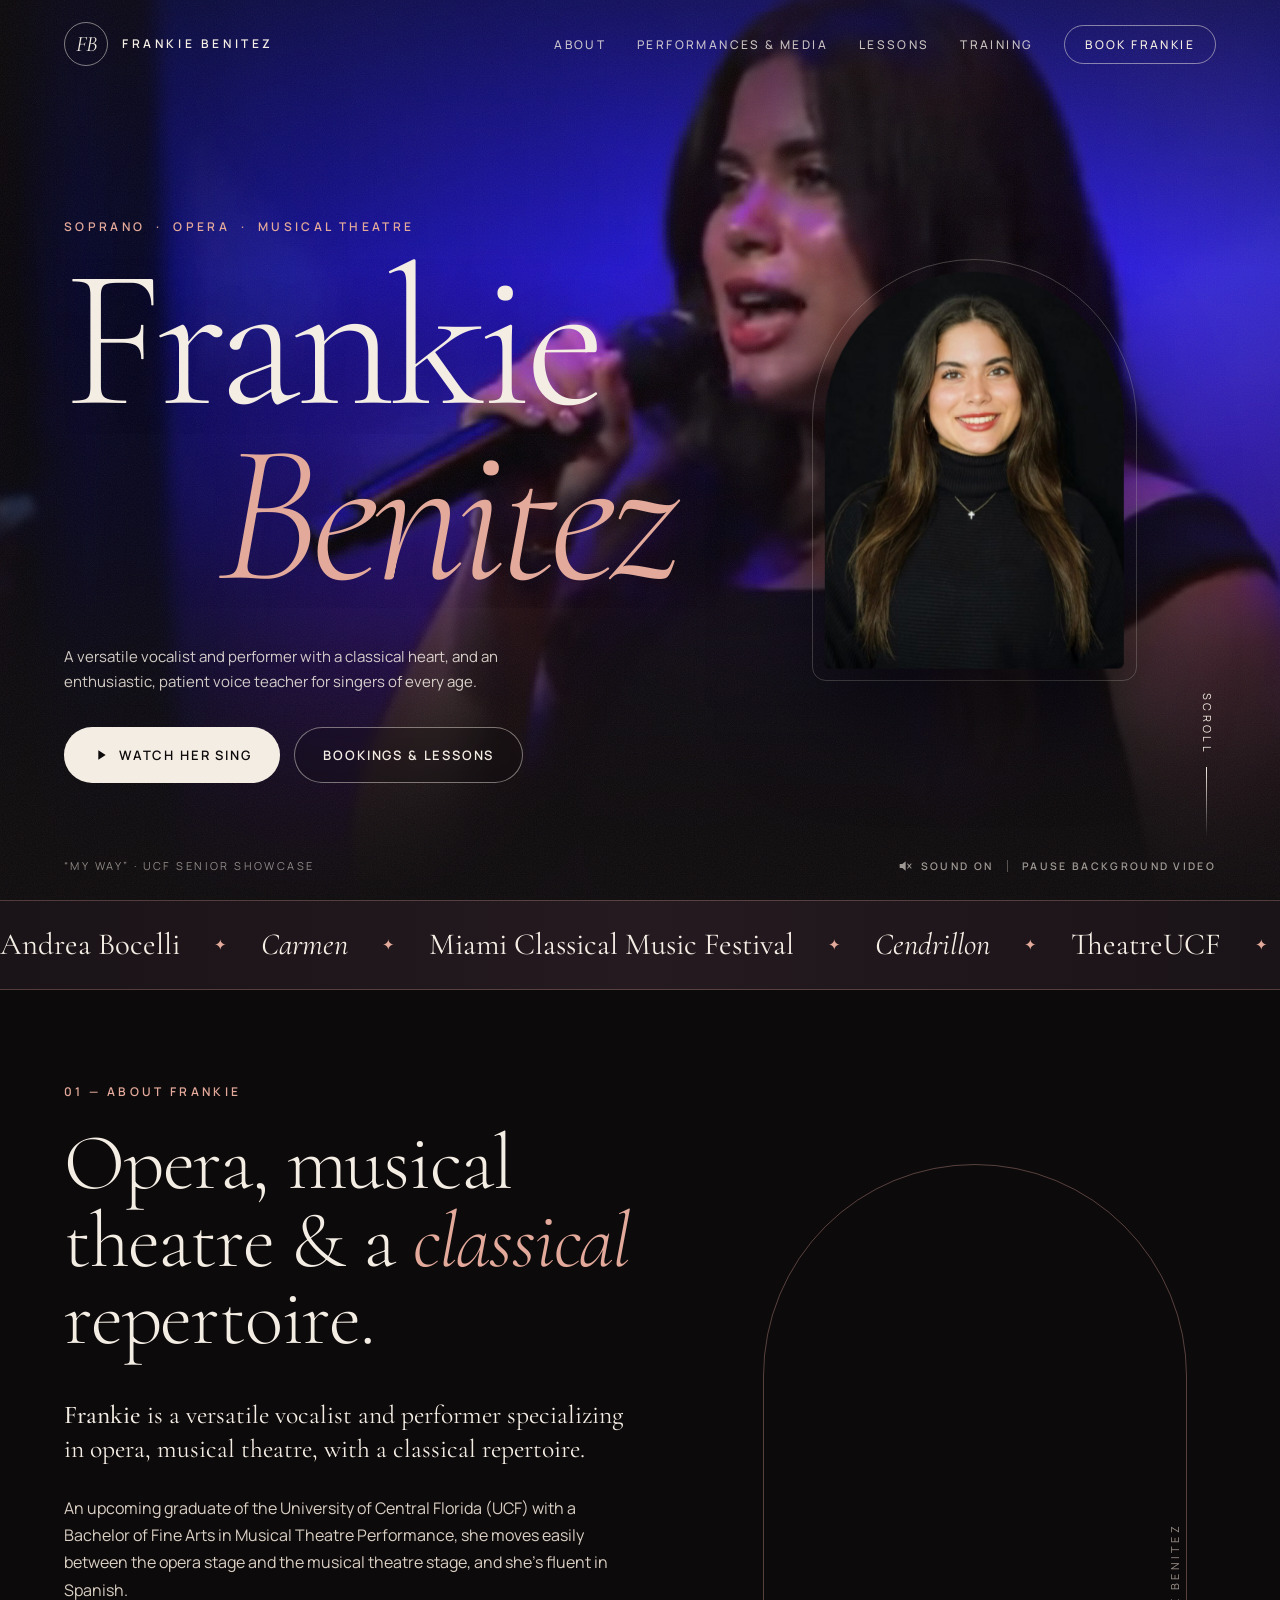
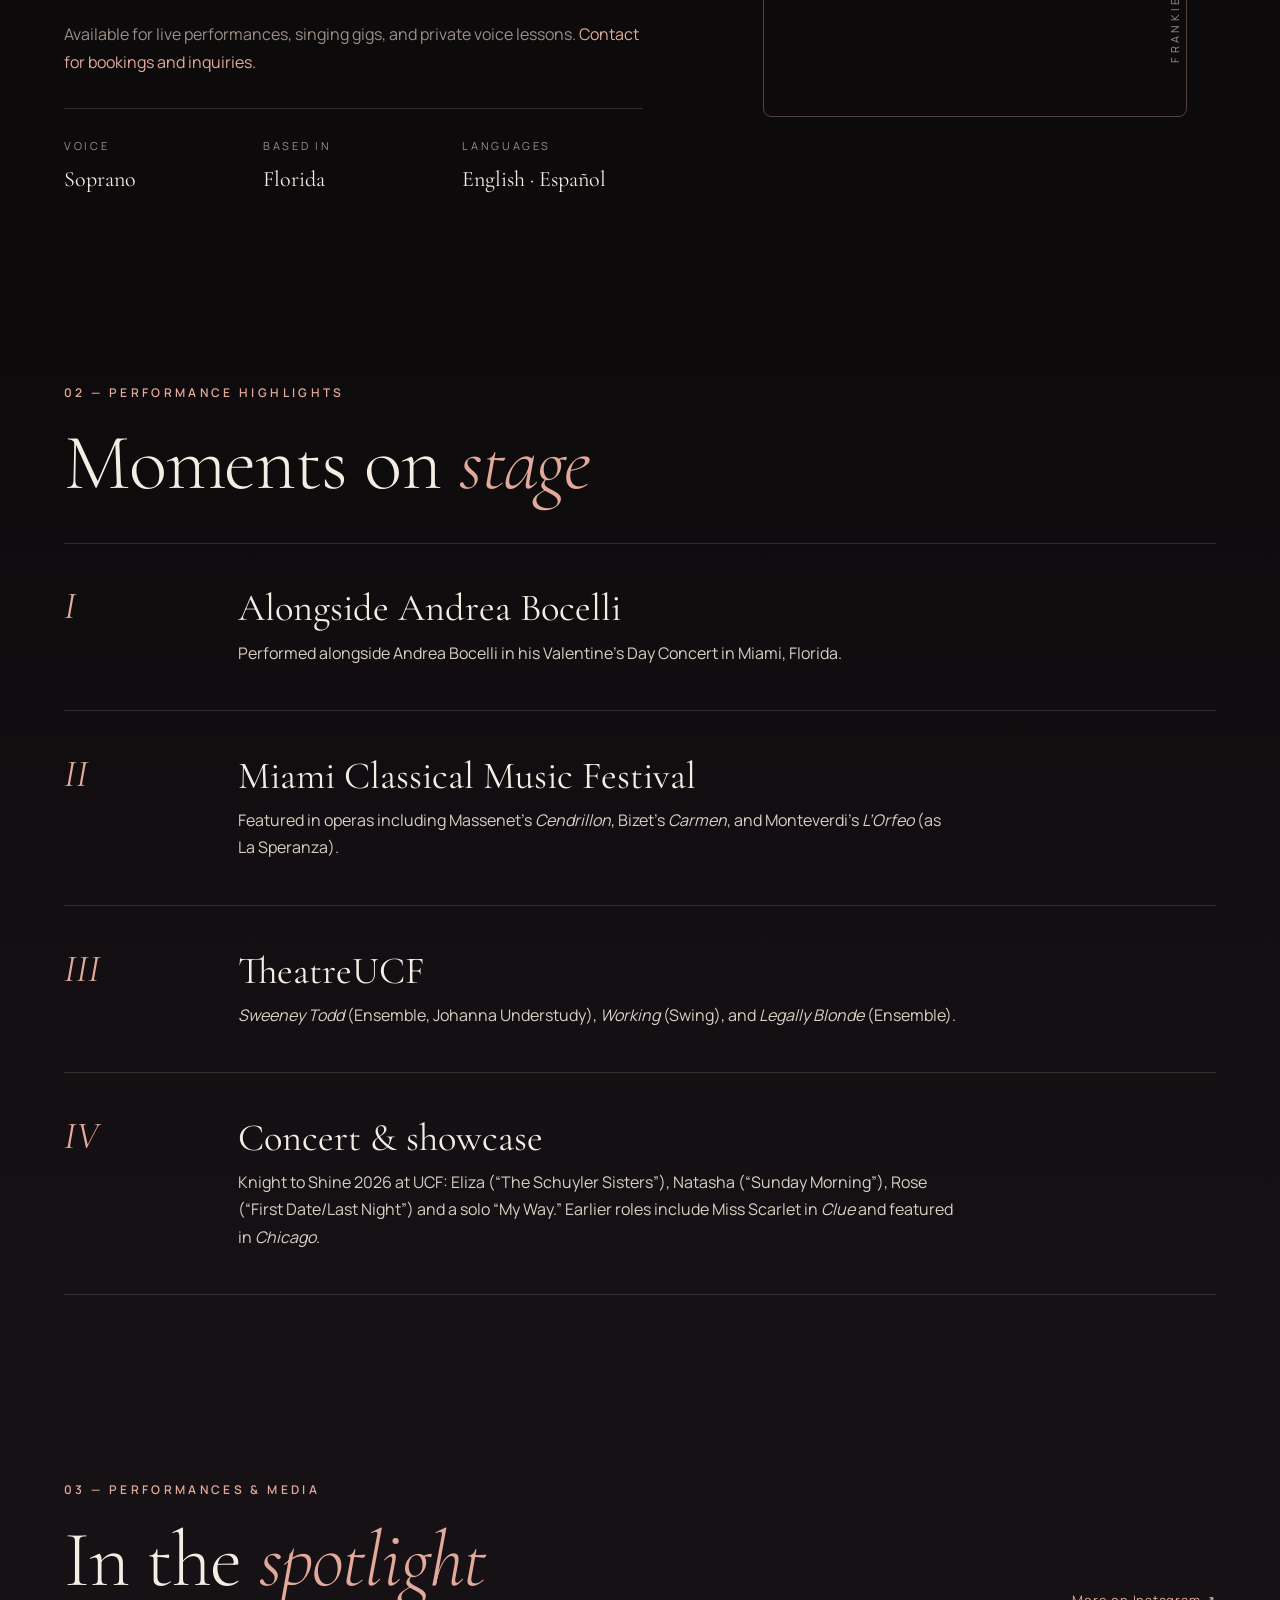
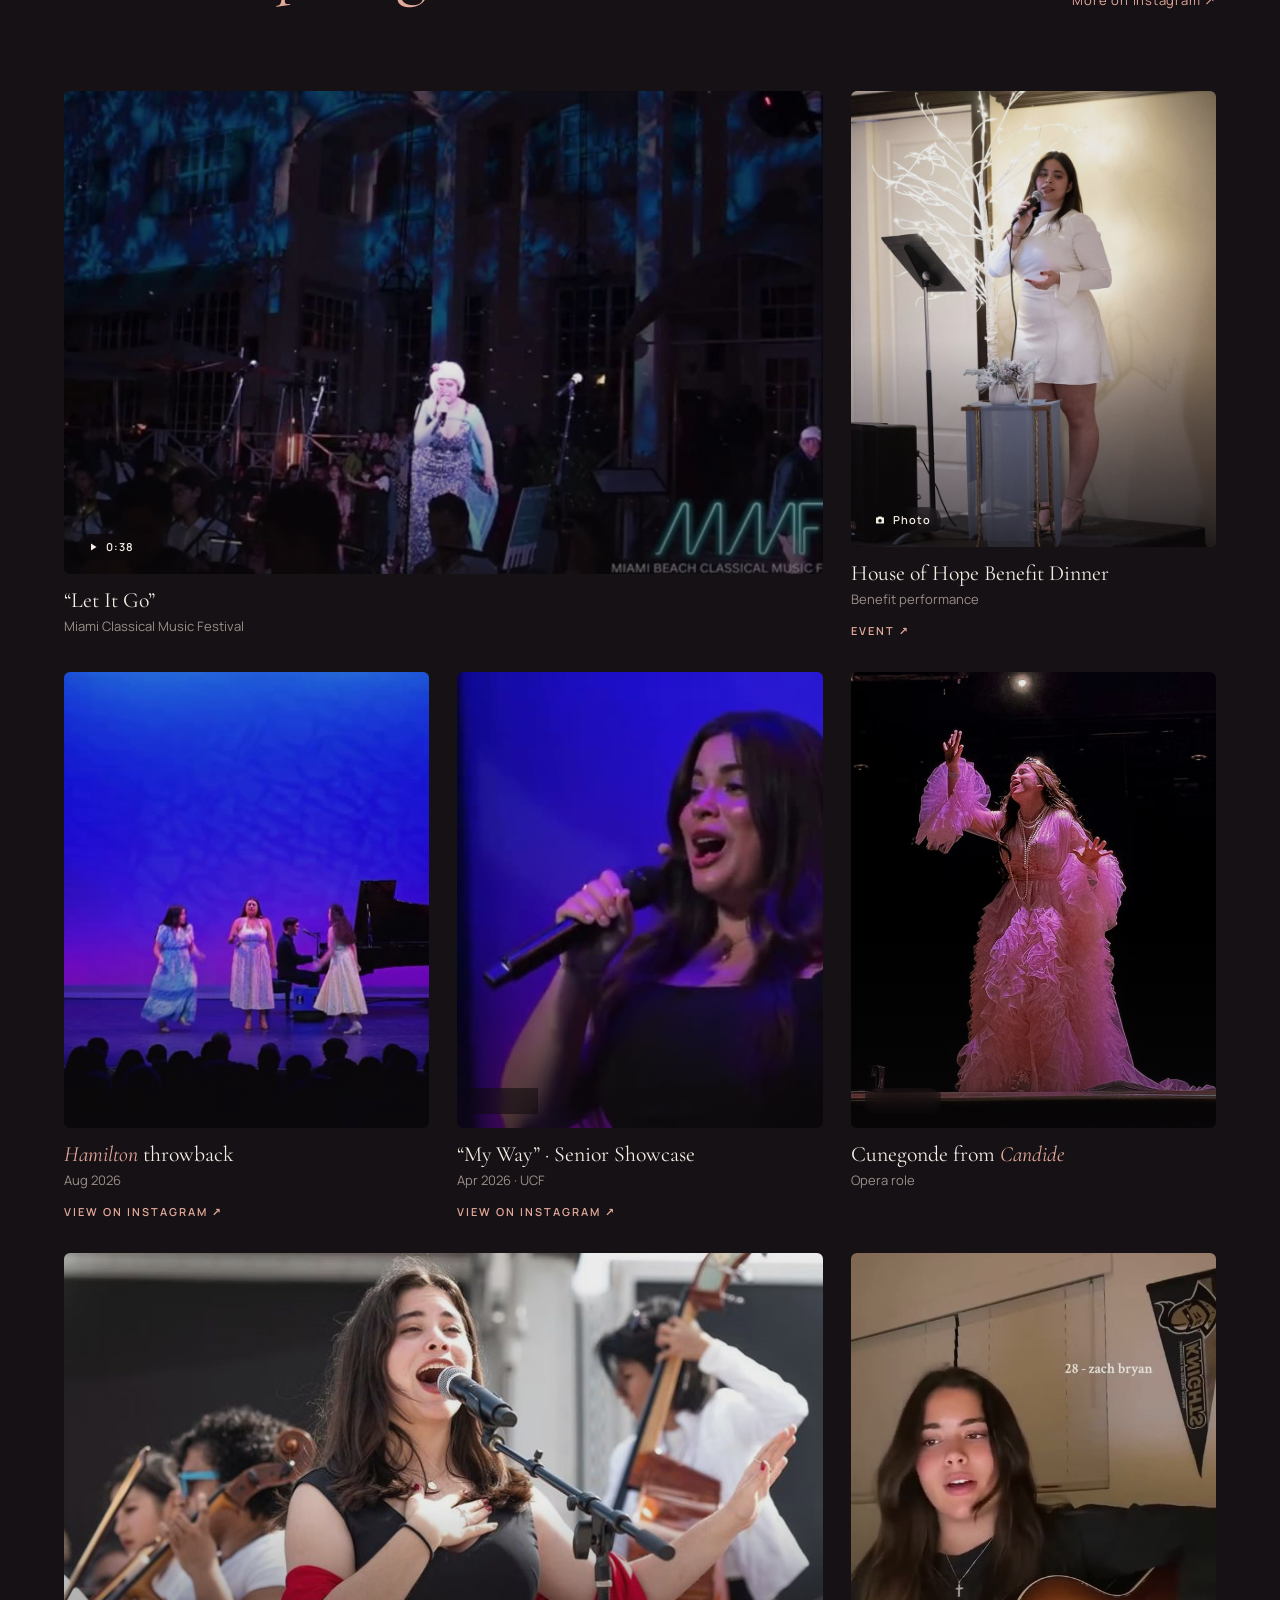
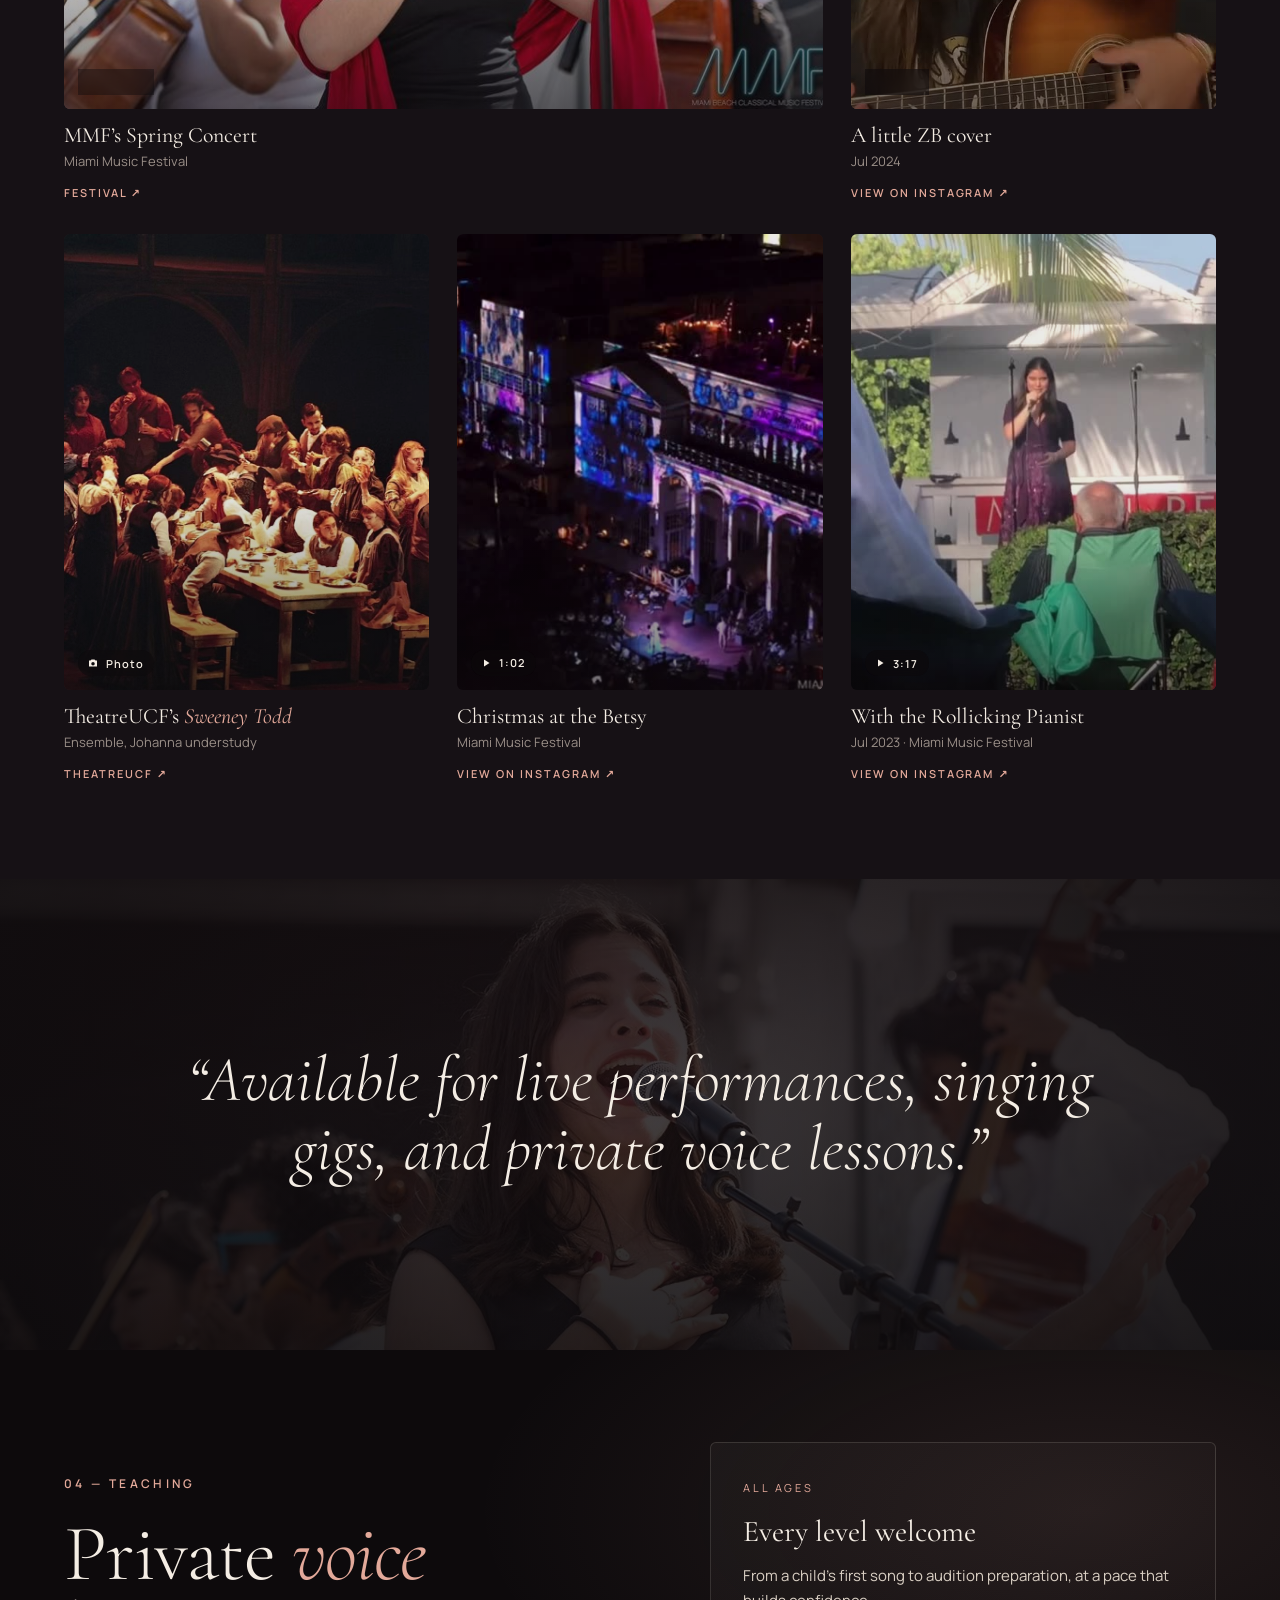
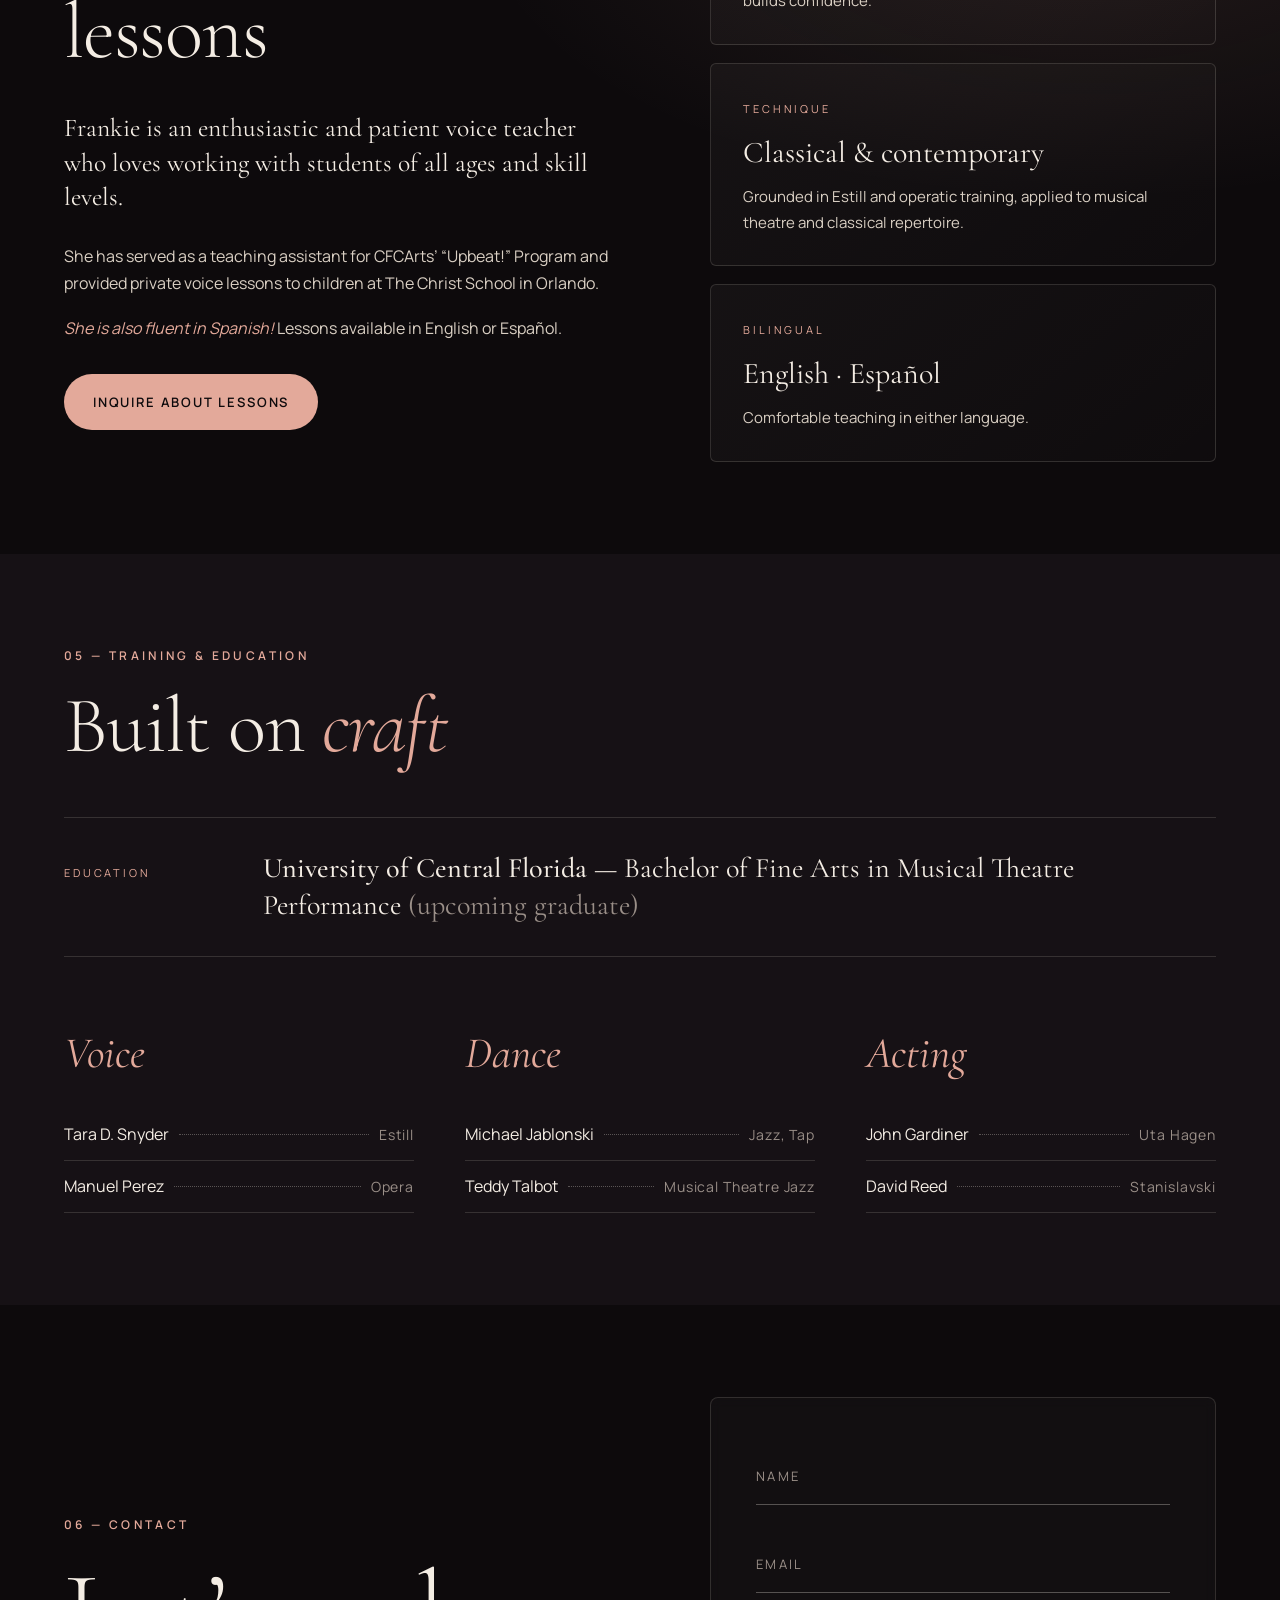
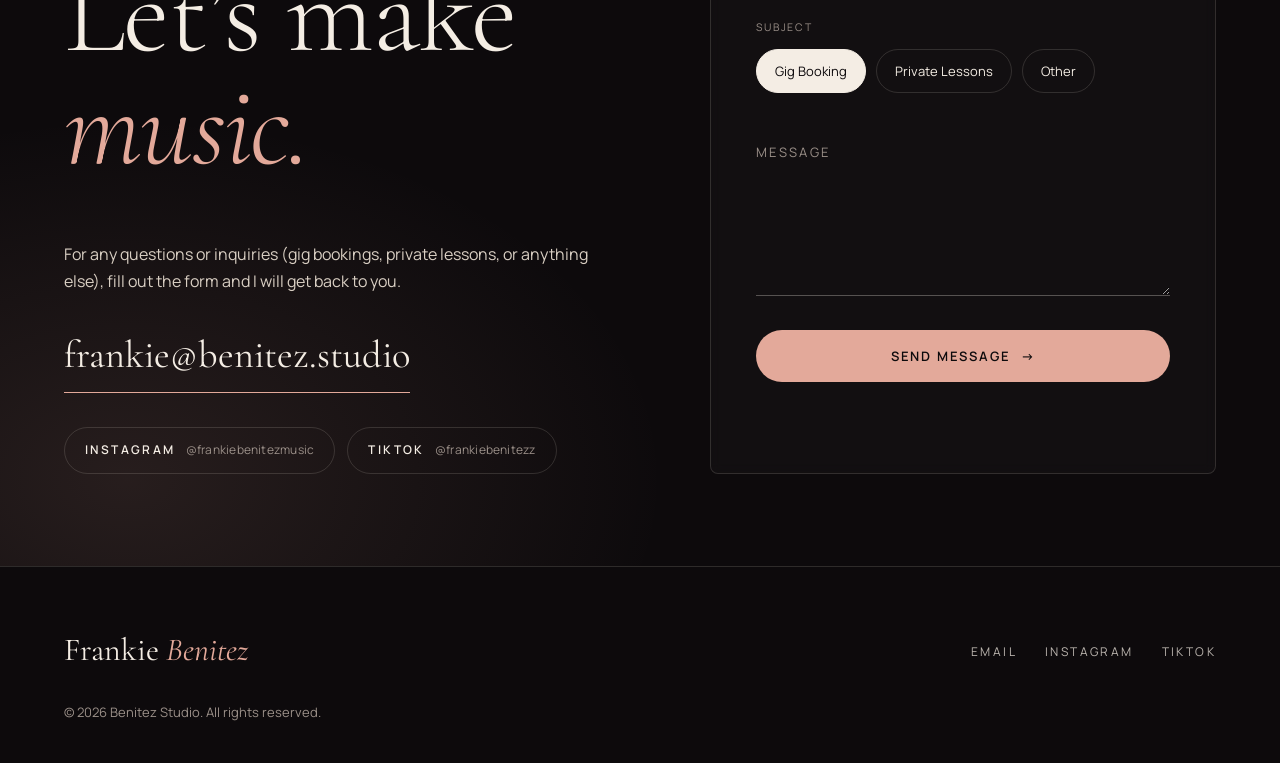
==== commit 94dddcf7: "F. favicon and title" ====
--- a/index.html
+++ b/index.html
@@ -3,7 +3,7 @@
 <head>
 <meta charset="utf-8">
 <meta name="viewport" content="width=device-width, initial-scale=1, viewport-fit=cover">
-<title>Frankie Benitez — Vocalist, Performer &amp; Voice Teacher</title>
+<title>Frankie Benitez</title>
 <meta name="description" content="Frankie Benitez is a versatile vocalist and performer specializing in opera and musical theatre, and a patient, bilingual voice teacher. Available for performances, gigs and private lessons.">
 <meta name="theme-color" content="#0d0a0c">
 <meta property="og:title" content="Frankie Benitez — Vocalist, Performer & Voice Teacher">
@@ -11,7 +11,9 @@
 <meta property="og:type" content="website">
 <meta property="og:site_name" content="Benitez Studio">
 <meta property="og:image" content="assets/img/frankie-portrait-1600.jpg">
-<link rel="icon" href="favicon.png">
+<link rel="icon" href="favicon.ico?v=2" sizes="any">
+<link rel="icon" type="image/png" href="favicon.png?v=2">
+<link rel="apple-touch-icon" href="apple-touch-icon.png?v=2">
 <link rel="preconnect" href="https://fonts.googleapis.com">
 <link rel="preconnect" href="https://fonts.gstatic.com" crossorigin>
 <link rel="stylesheet" href="https://fonts.googleapis.com/css2?family=Cormorant+Garamond:ital,wght@0,300;0,400;0,500;1,300;1,400;1,500&family=Manrope:wght@300;400;500;600&family=Caveat:wght@500&display=swap">
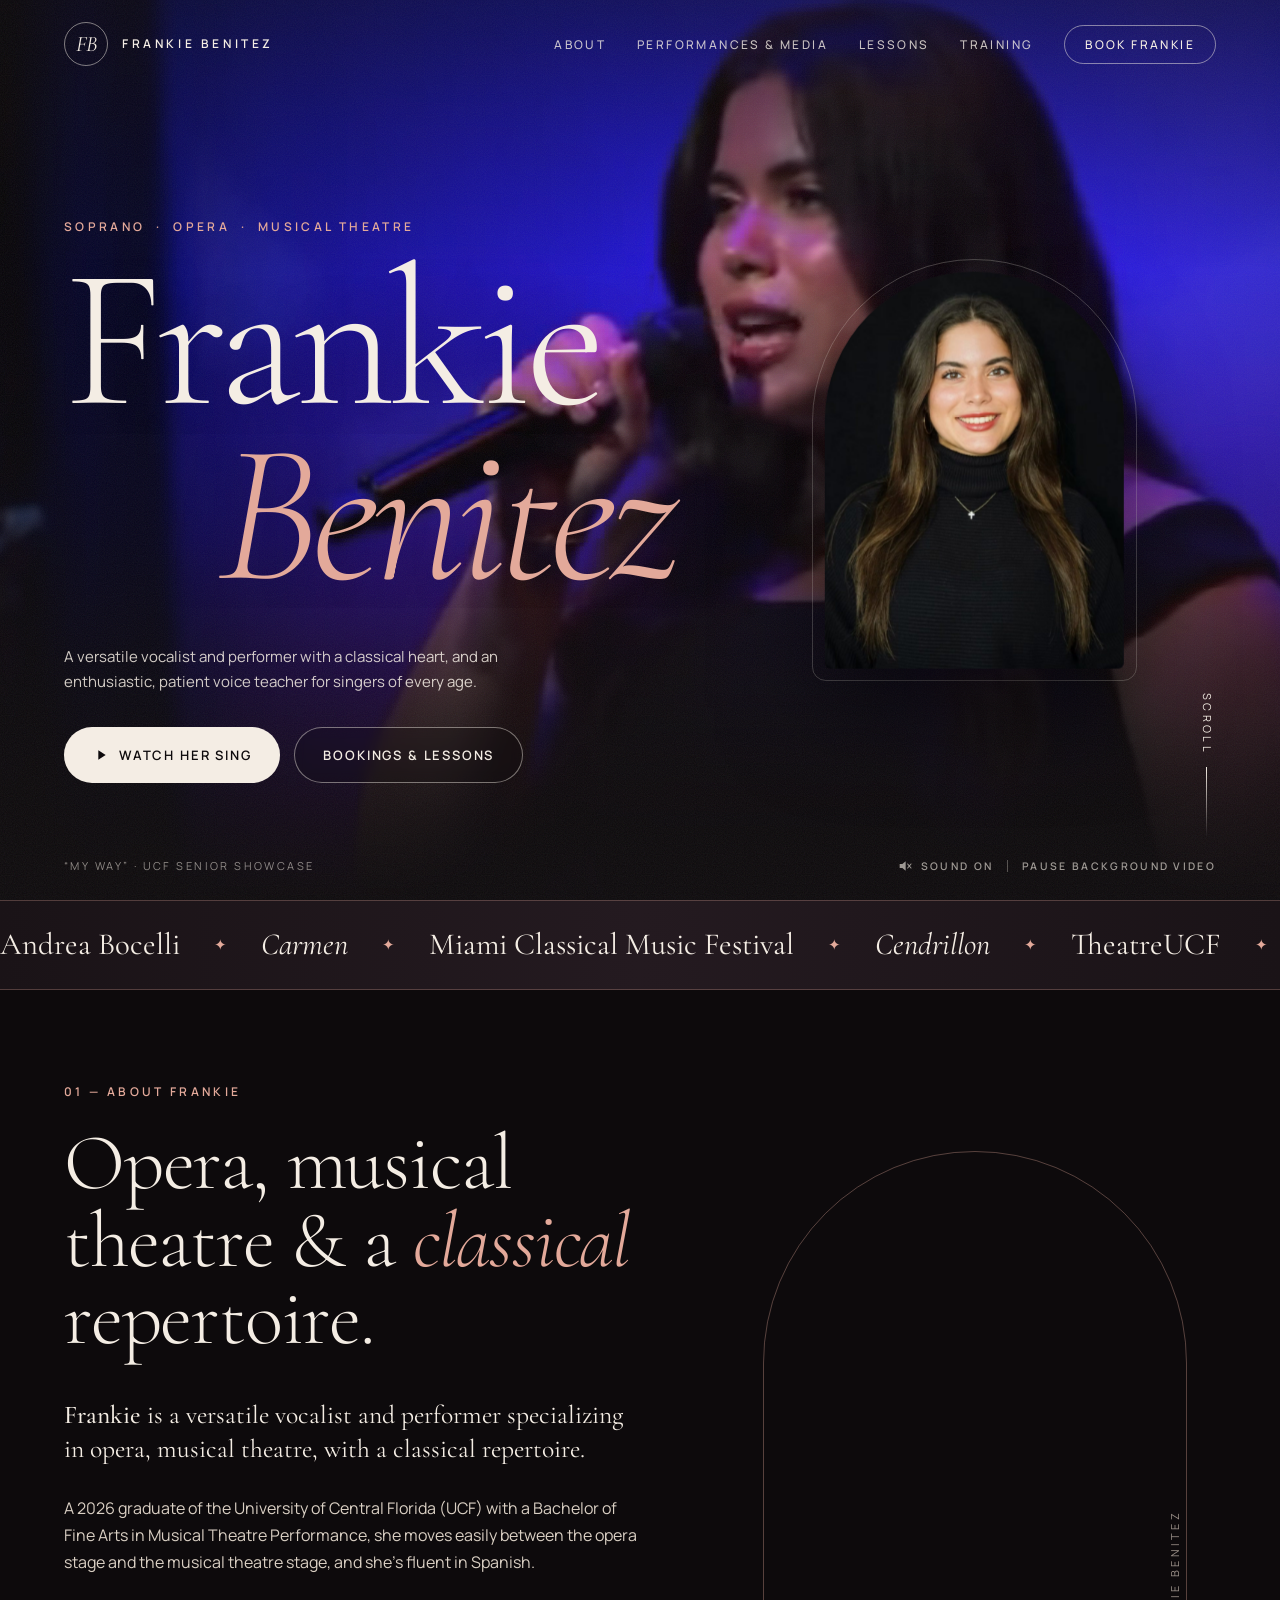
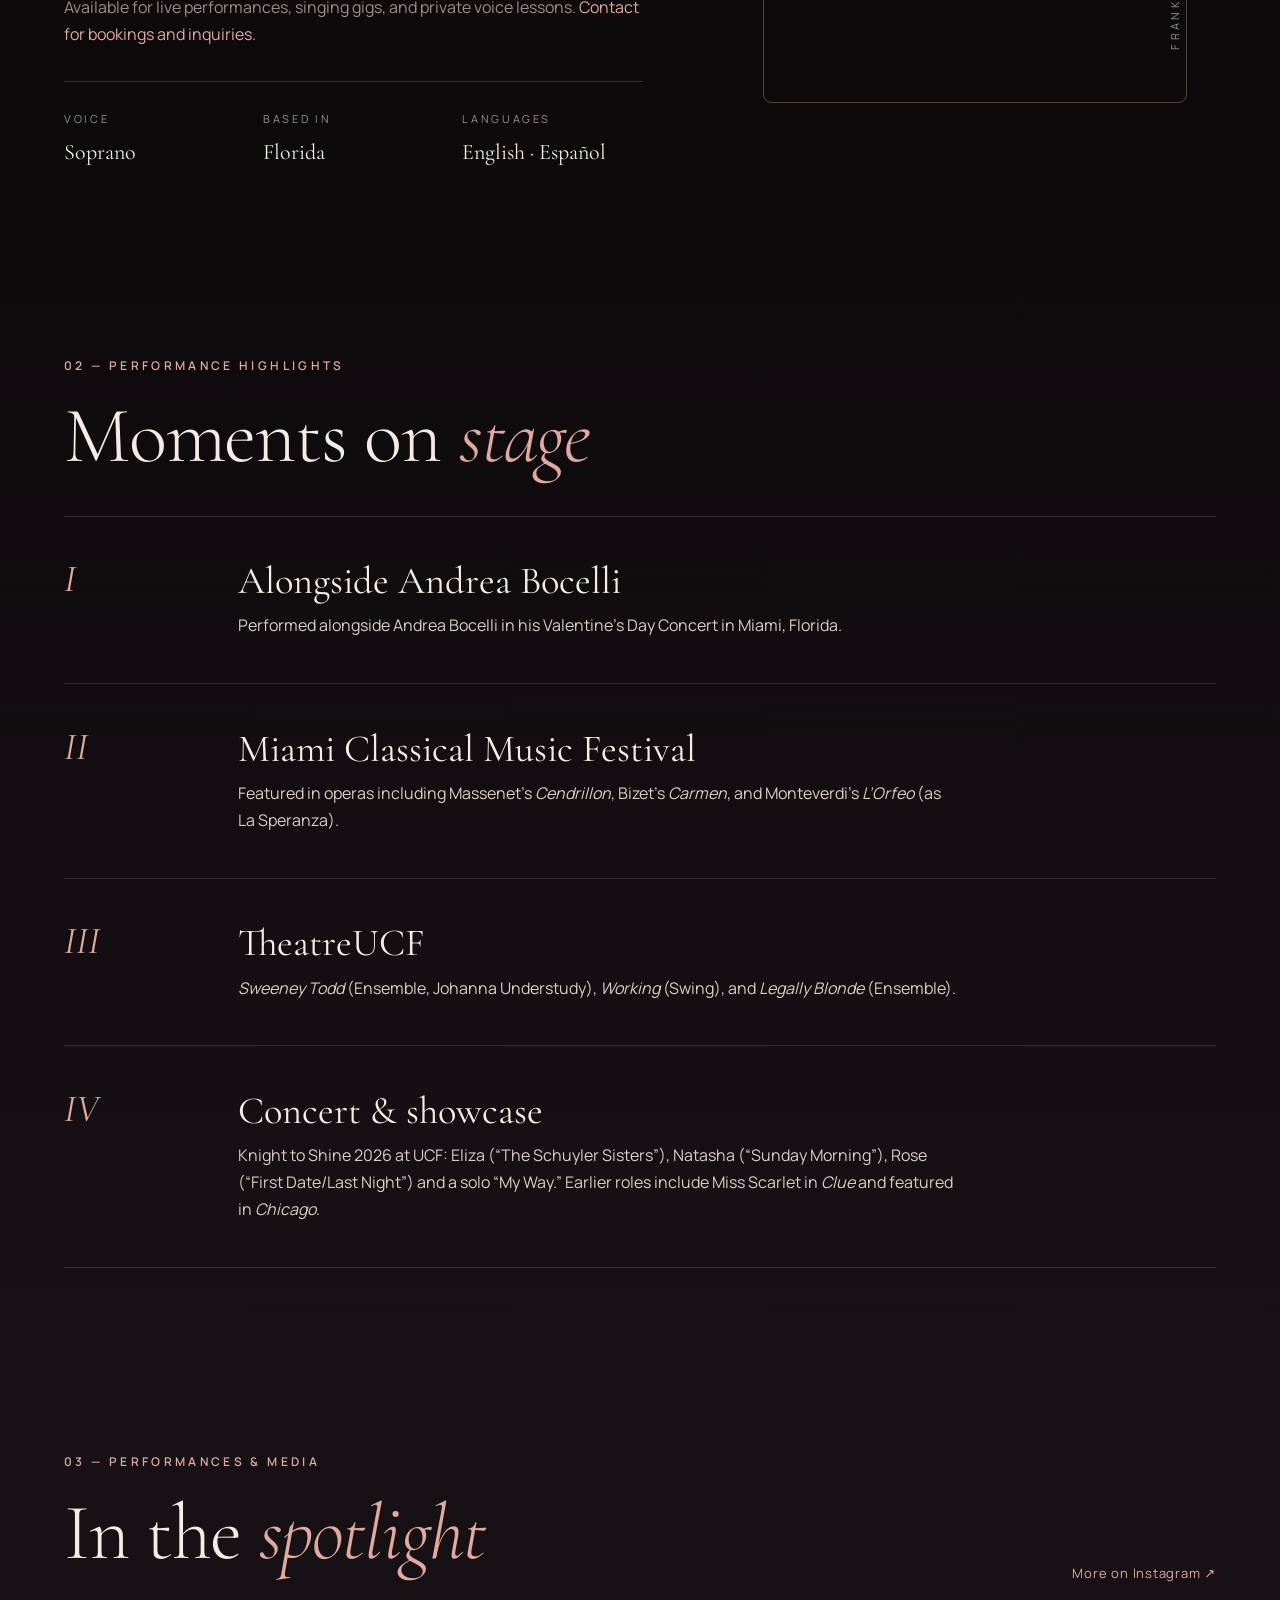
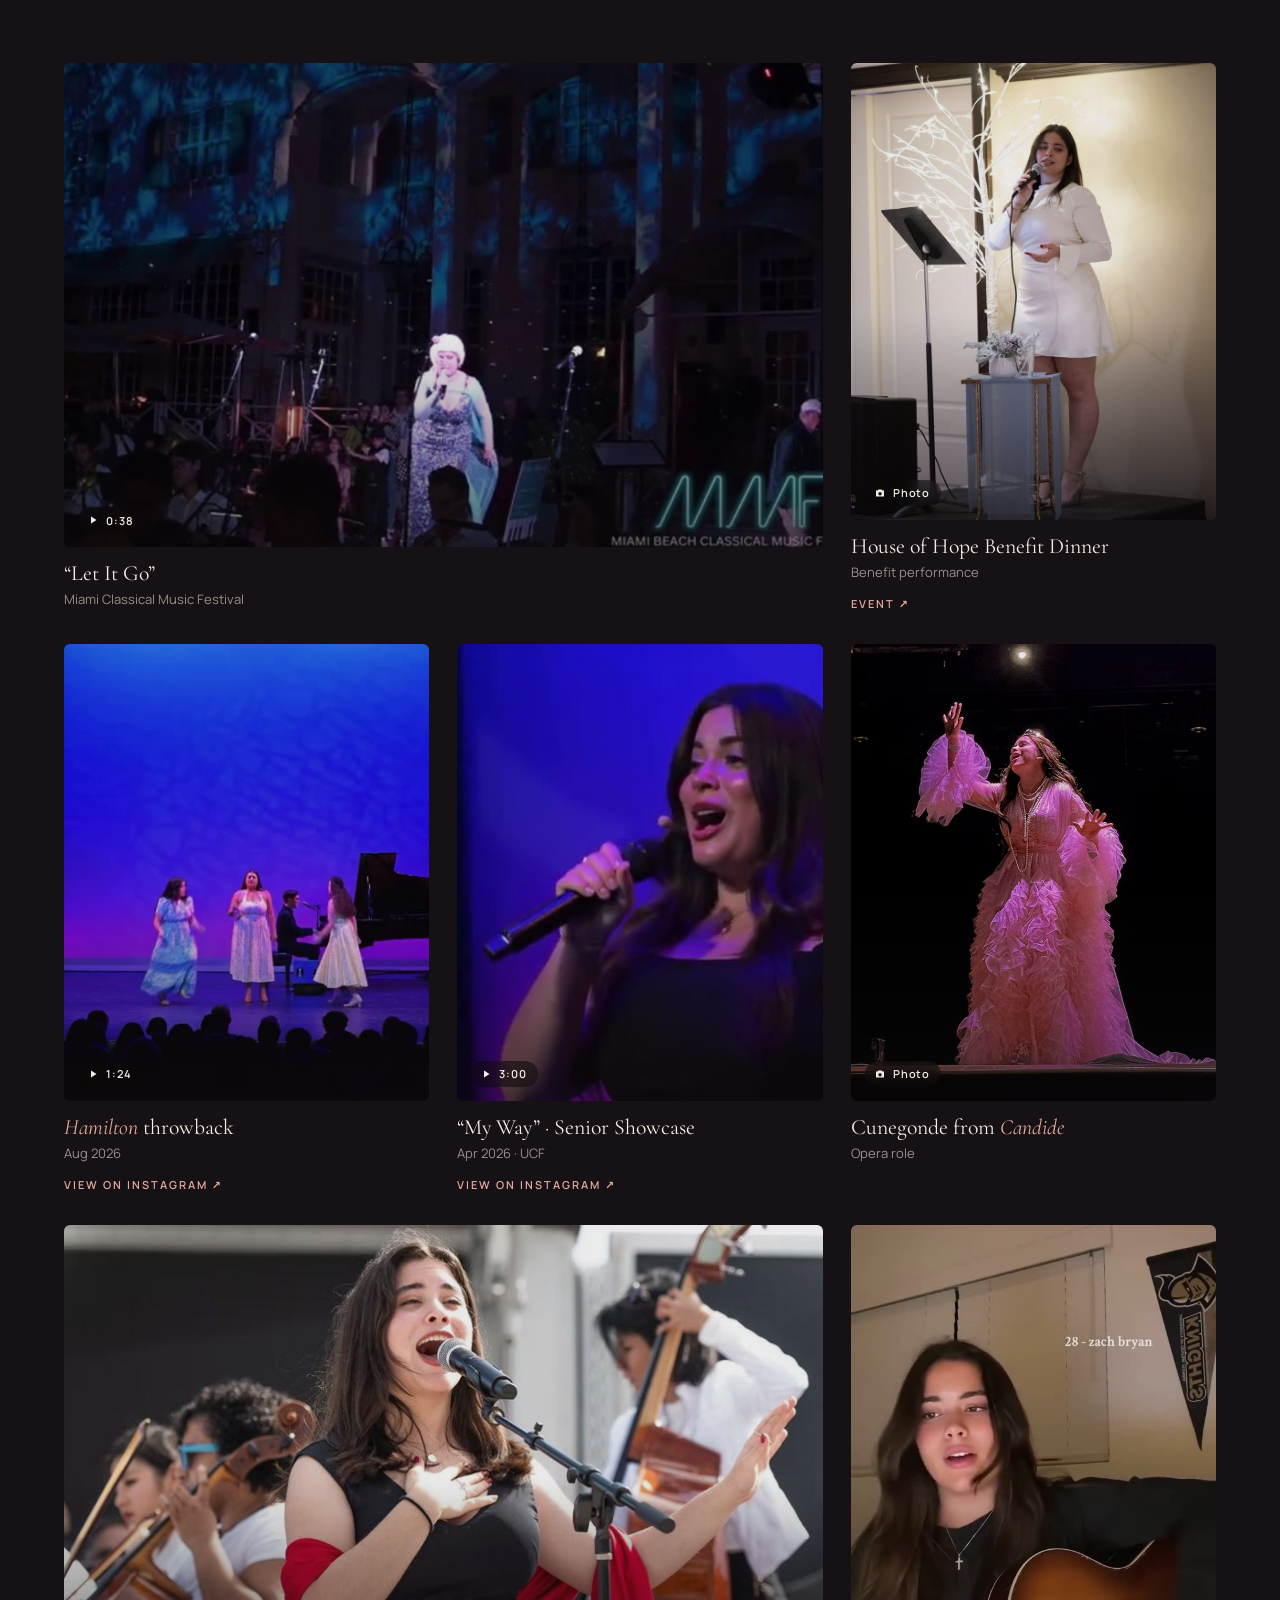
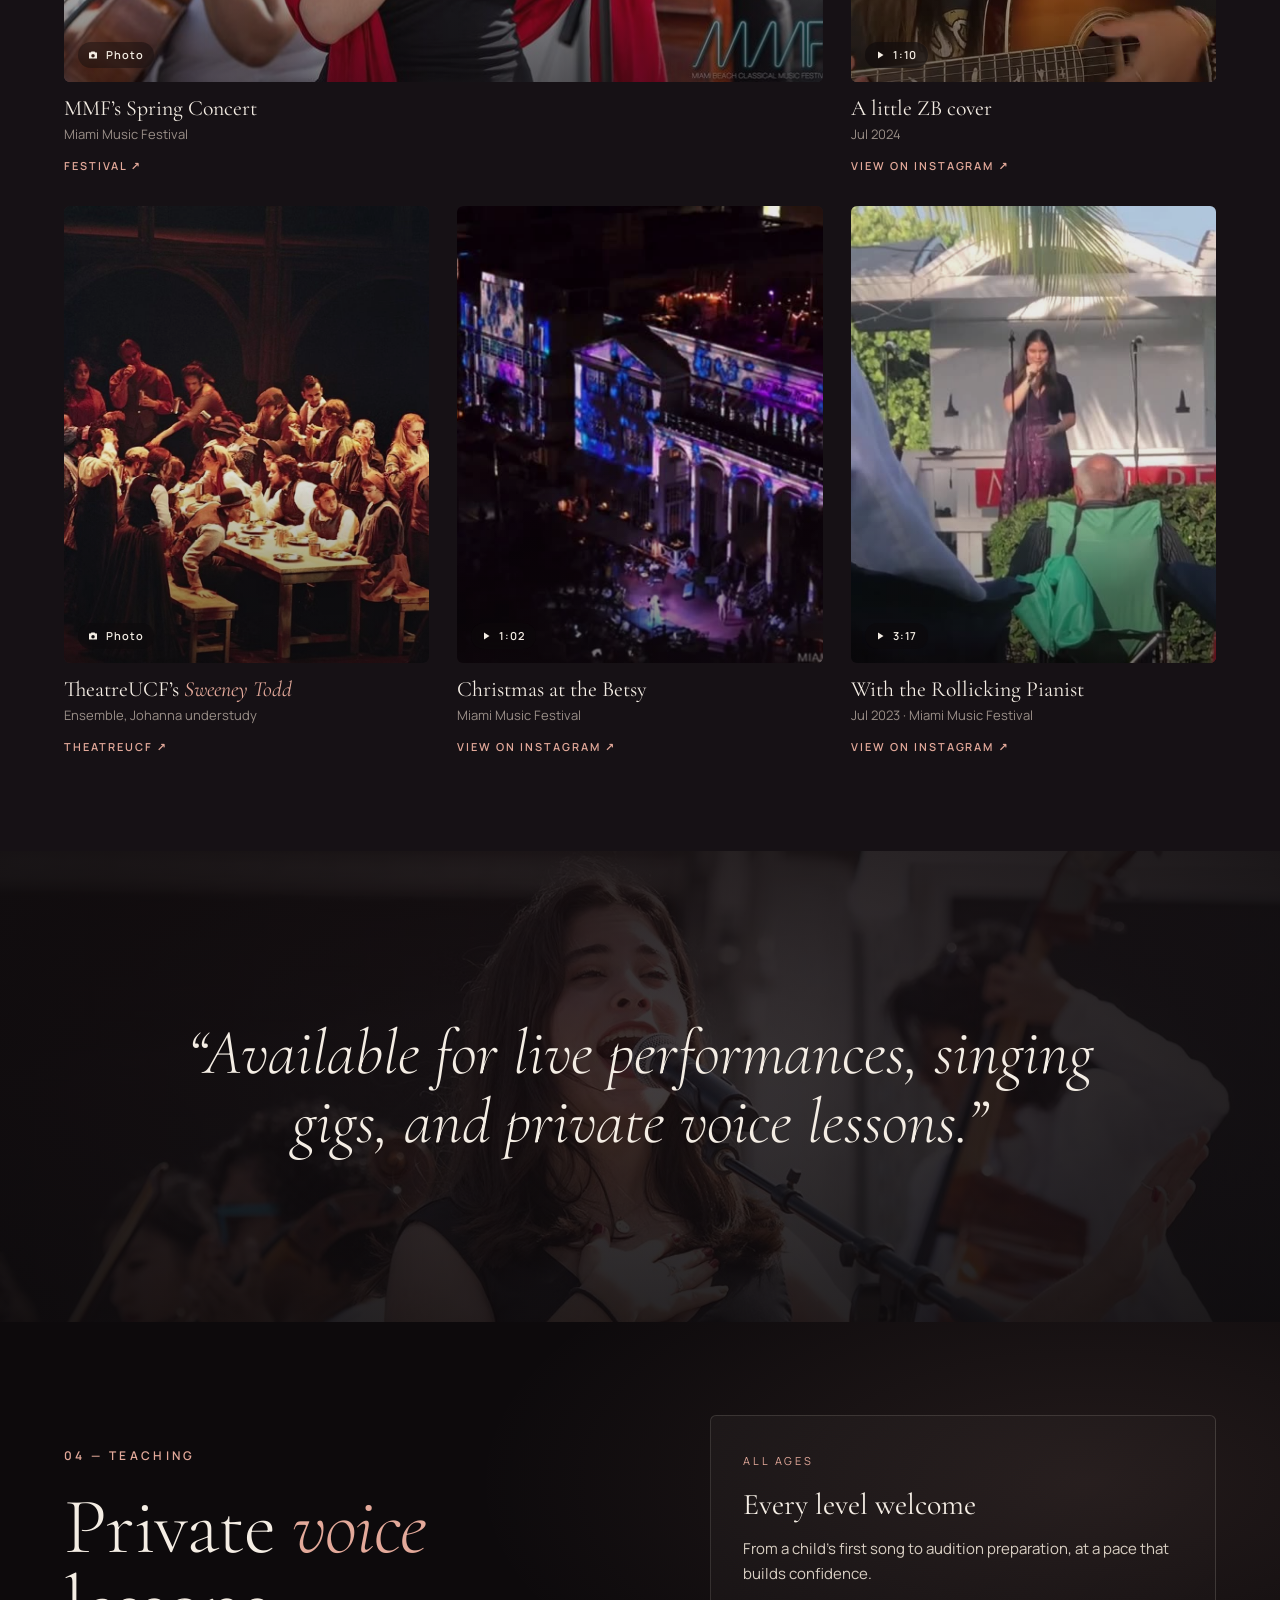
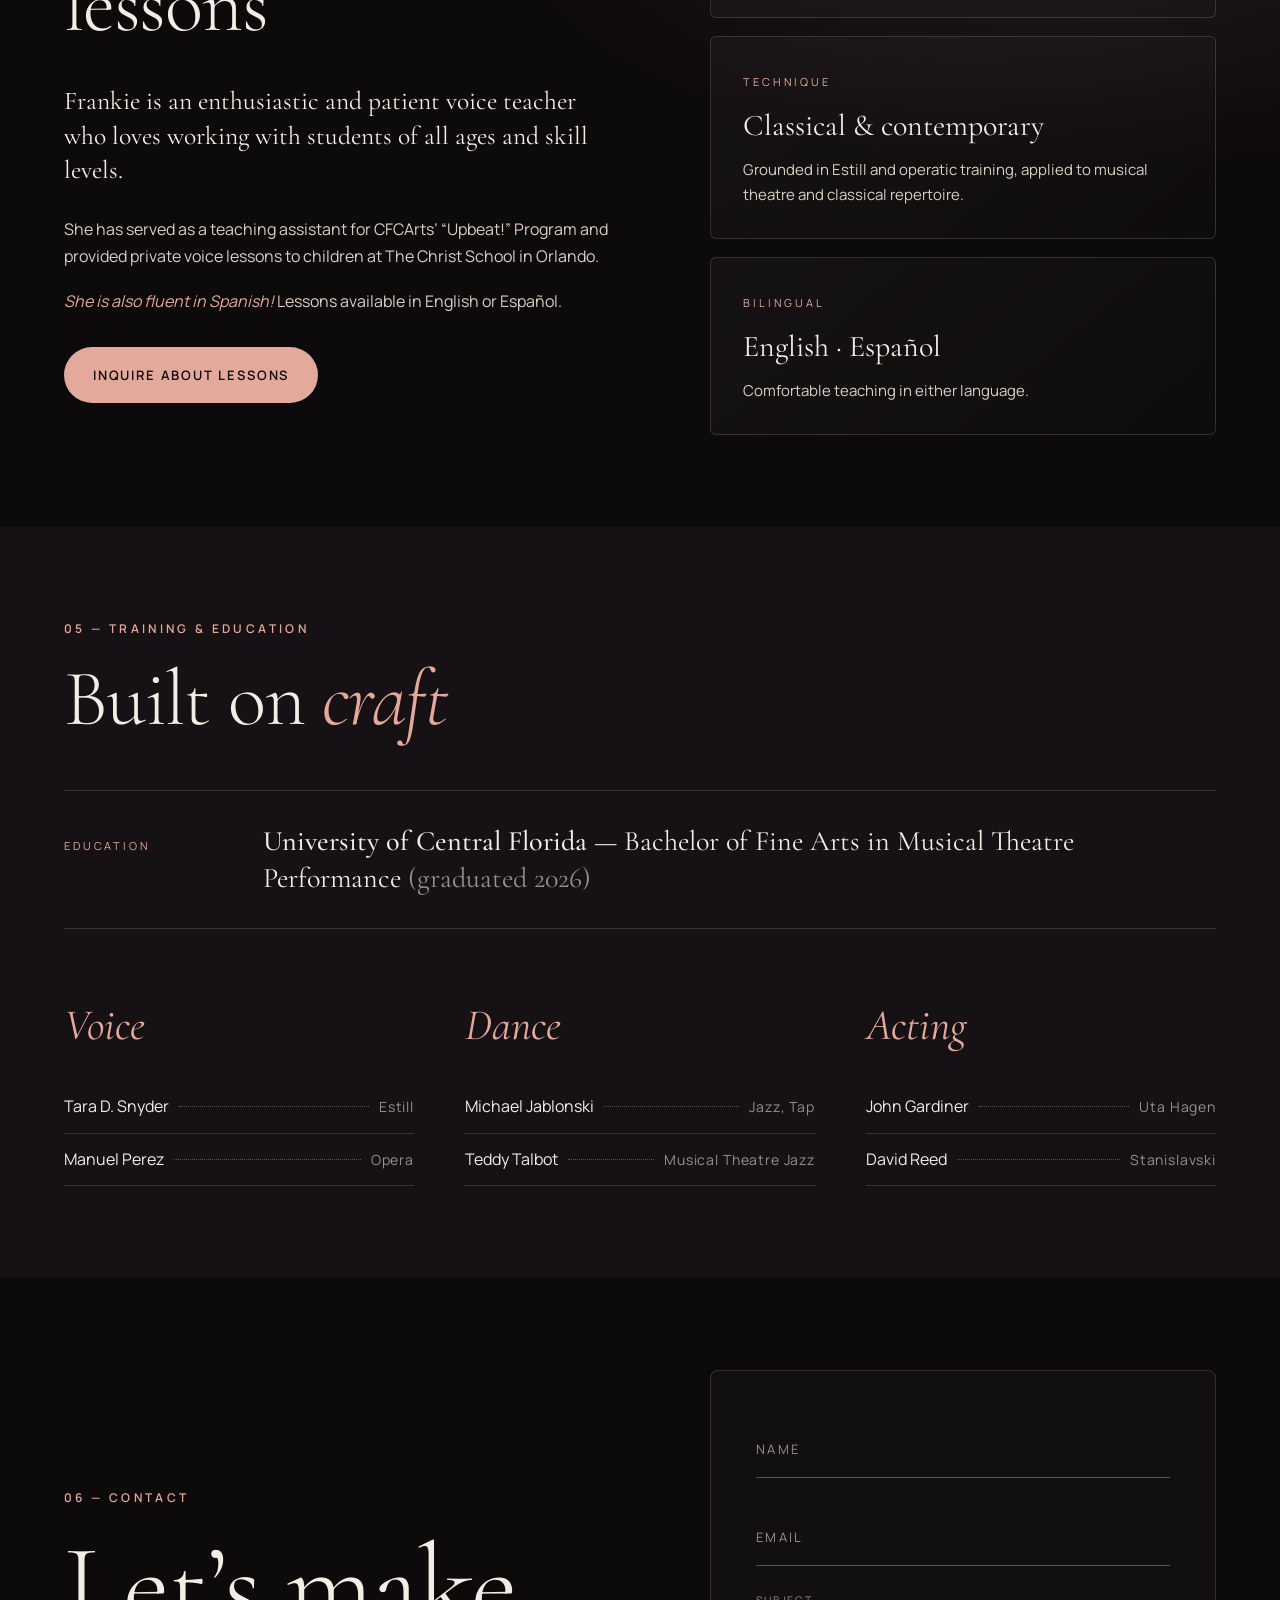
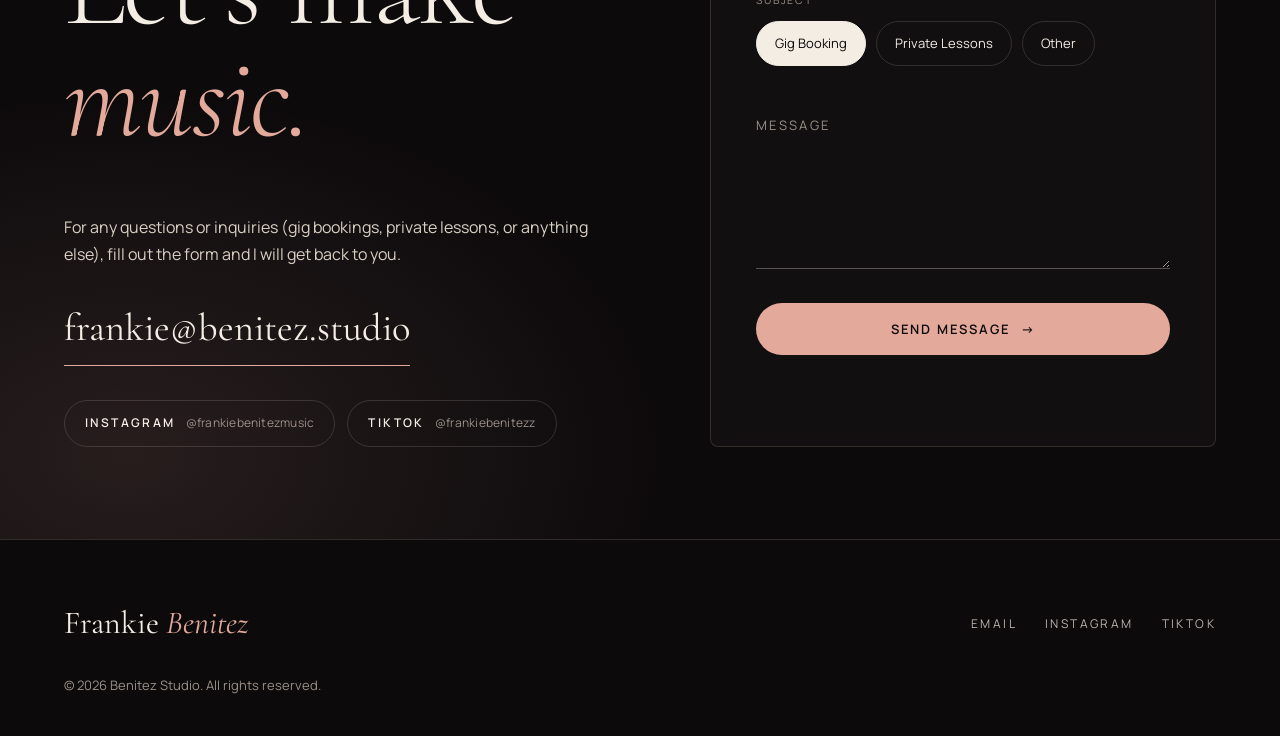
==== commit 8e887c76: "Graduated 2026" ====
--- a/index.html
+++ b/index.html
@@ -114,7 +114,7 @@
       <p class="eyebrow reveal">01 — About Frankie</p>
       <h2 class="display reveal">Opera, musical theatre &amp; a <em>classical</em> repertoire.</h2>
       <p class="lead reveal"><strong>Frankie</strong> is a versatile vocalist and performer specializing in opera, musical theatre, with a classical repertoire.</p>
-      <p class="reveal">An upcoming graduate of the University of Central Florida (UCF) with a Bachelor of Fine Arts in Musical Theatre Performance, she moves easily between the opera stage and the musical theatre stage, and she’s fluent in Spanish.</p>
+      <p class="reveal">A 2026 graduate of the University of Central Florida (UCF) with a Bachelor of Fine Arts in Musical Theatre Performance, she moves easily between the opera stage and the musical theatre stage, and she’s fluent in Spanish.</p>
       <p class="reveal muted">Available for live performances, singing gigs, and private voice lessons. <a class="link" href="#contact">Contact for bookings and inquiries.</a></p>
       <dl class="facts reveal">
         <div><dt>Voice</dt><dd>Soprano</dd></div>
@@ -266,7 +266,7 @@
     </div>
     <div class="edu reveal">
       <span class="edu-k">Education</span>
-      <p><strong>University of Central Florida</strong> — Bachelor of Fine Arts in Musical Theatre Performance <span class="muted">(upcoming graduate)</span></p>
+      <p><strong>University of Central Florida</strong> — Bachelor of Fine Arts in Musical Theatre Performance <span class="muted">(graduated 2026)</span></p>
     </div>
     <div class="train-cols">
       <div class="reveal">
